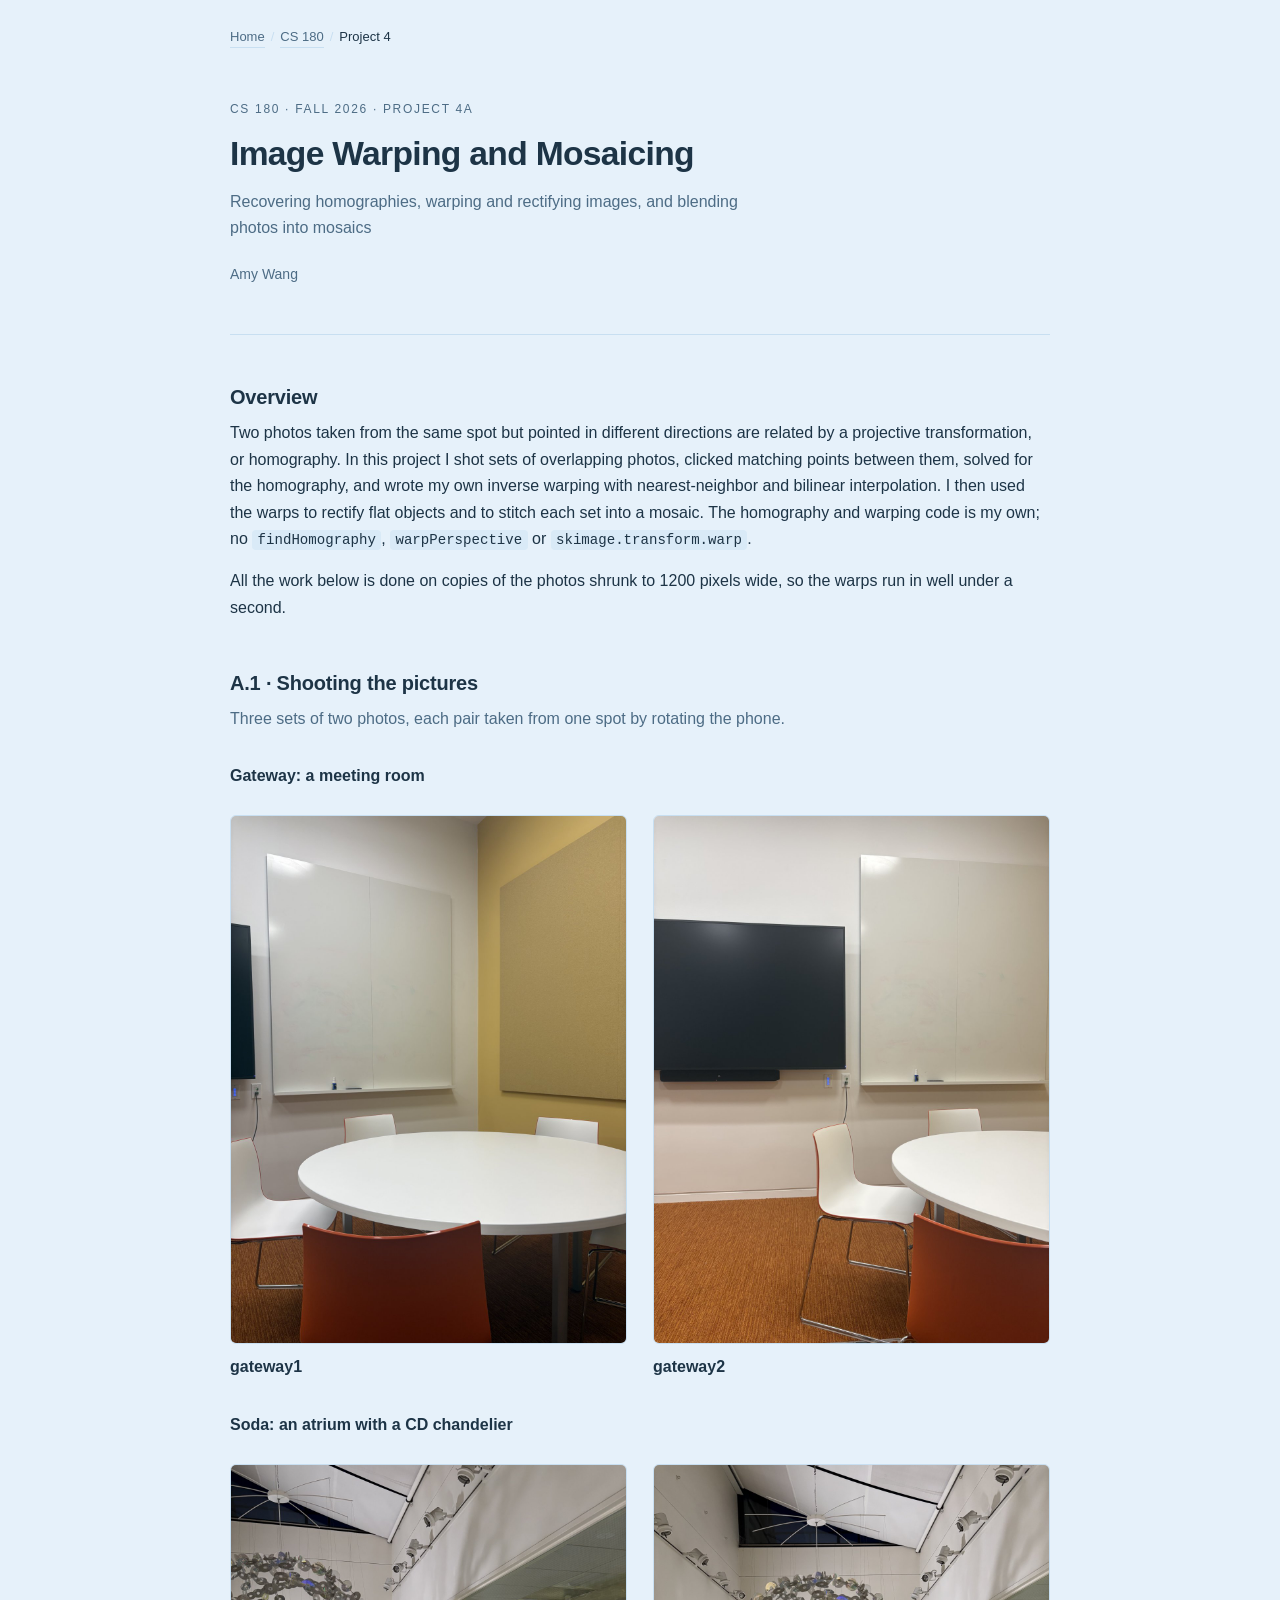
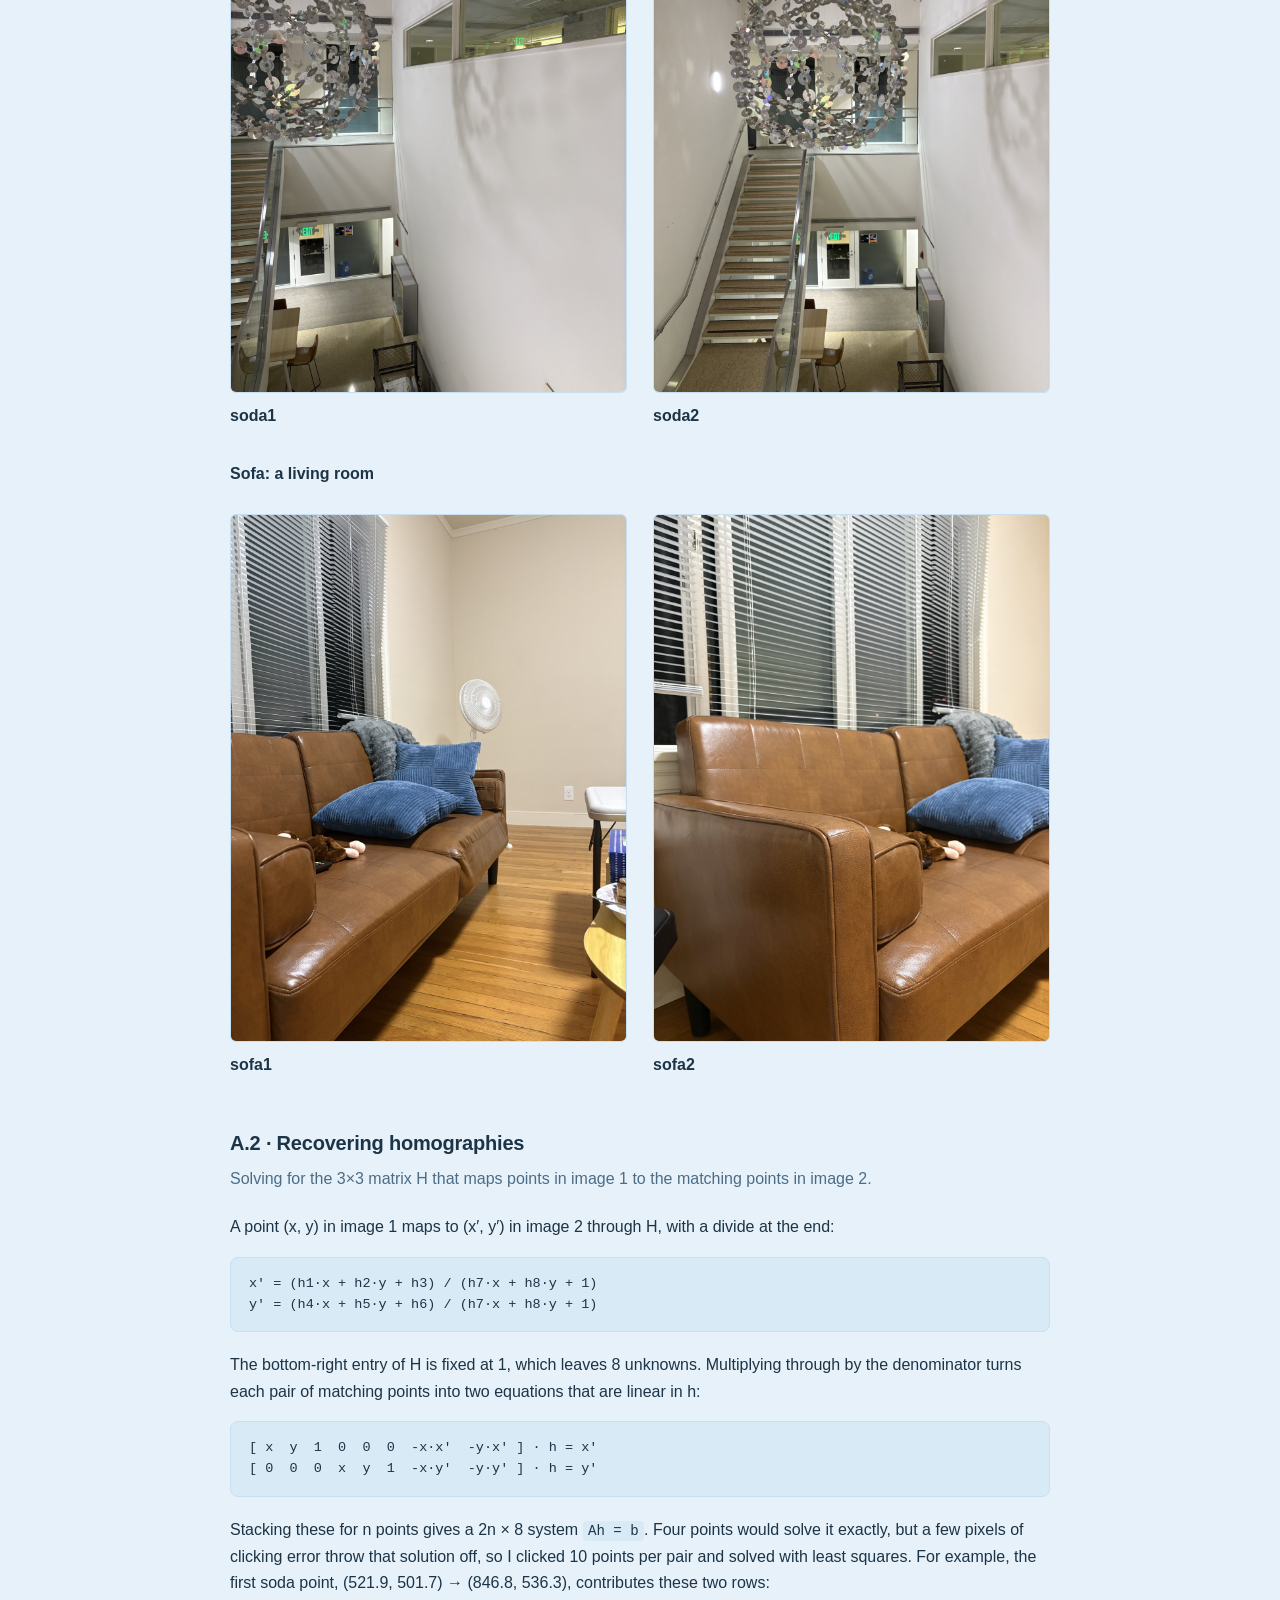
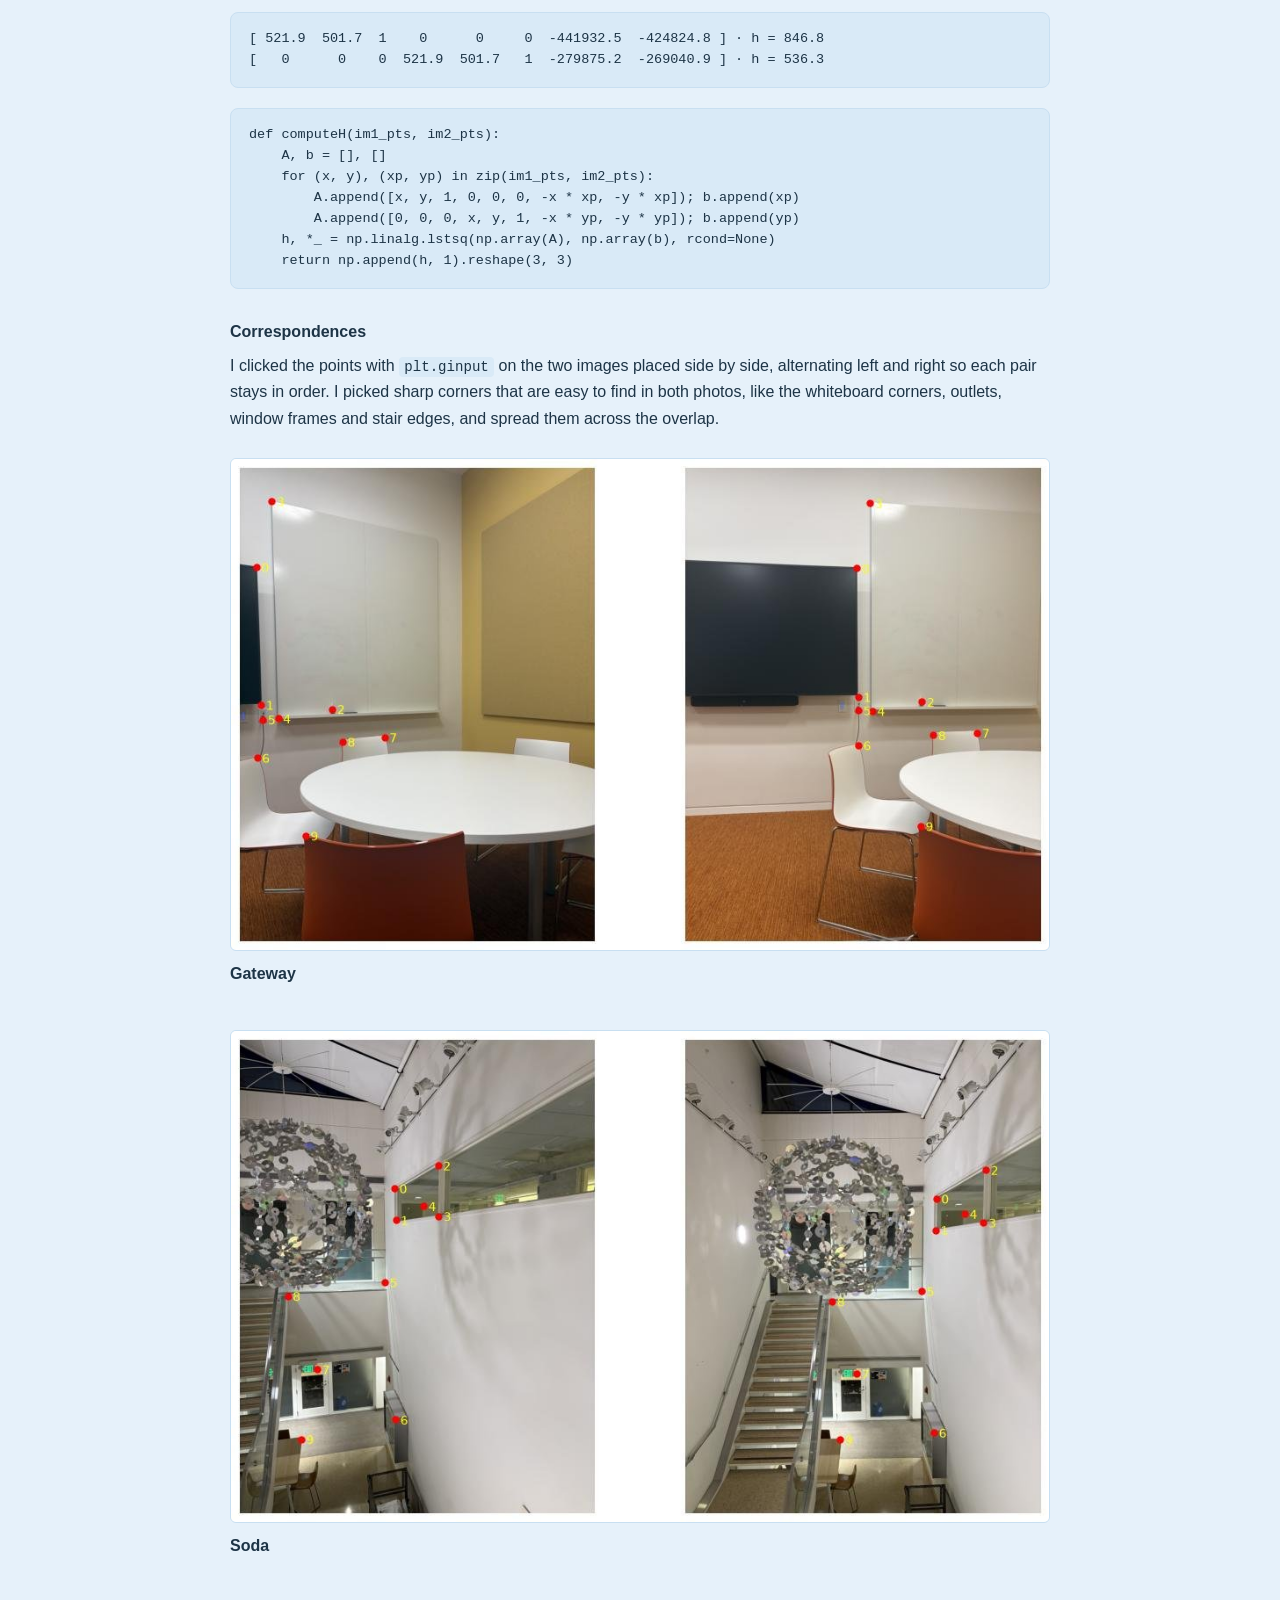
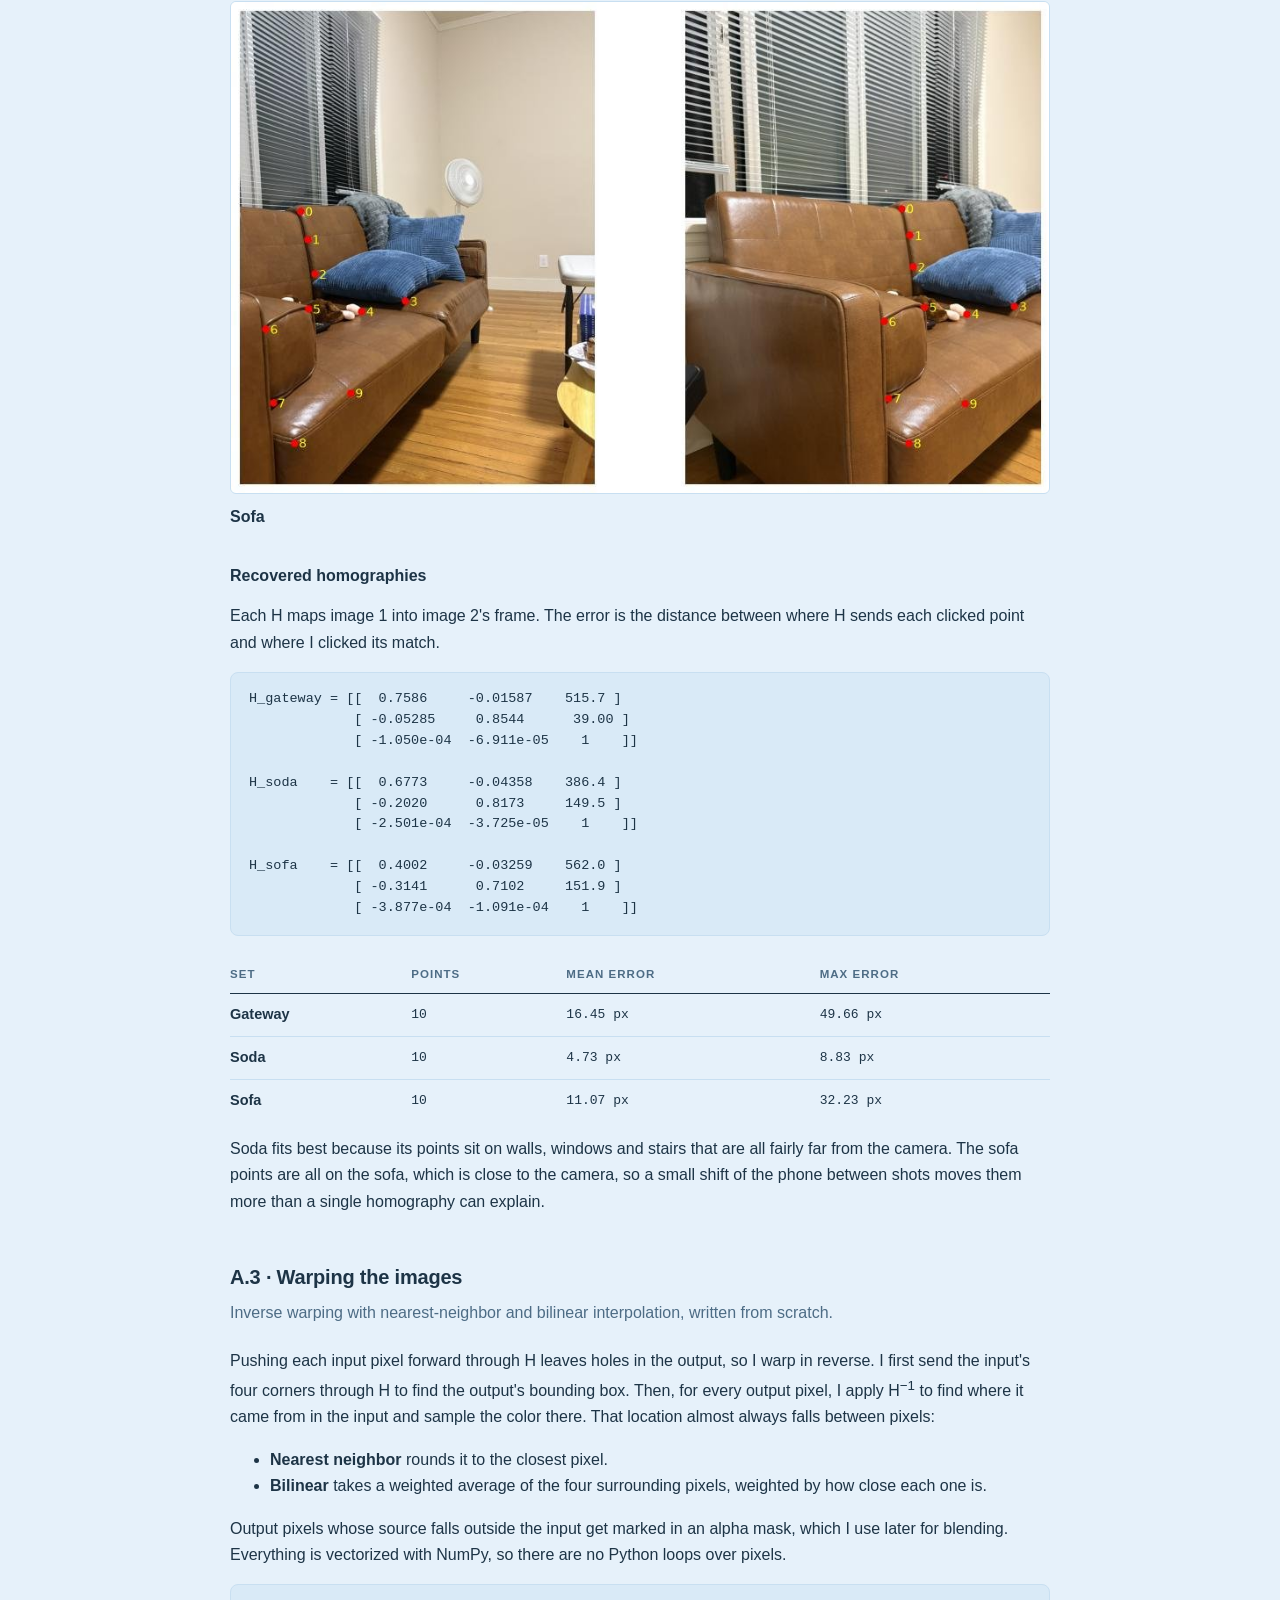
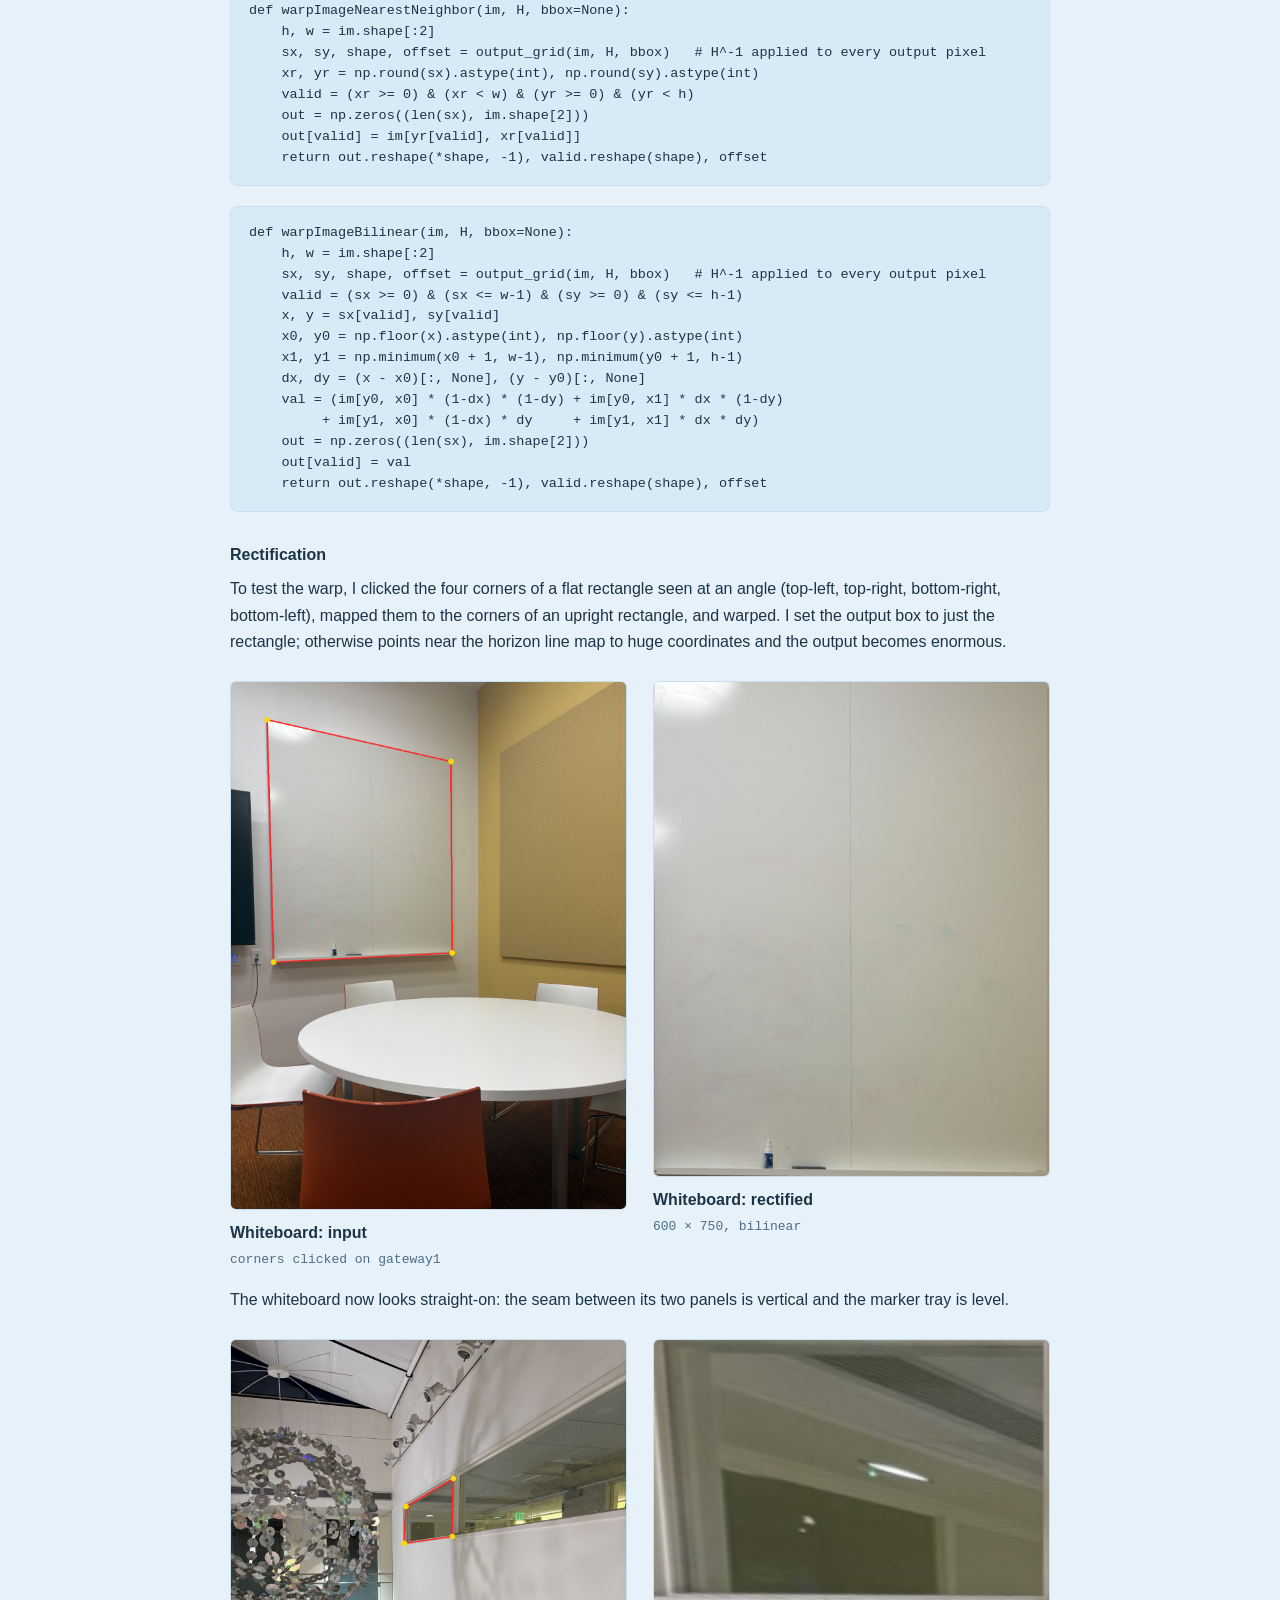
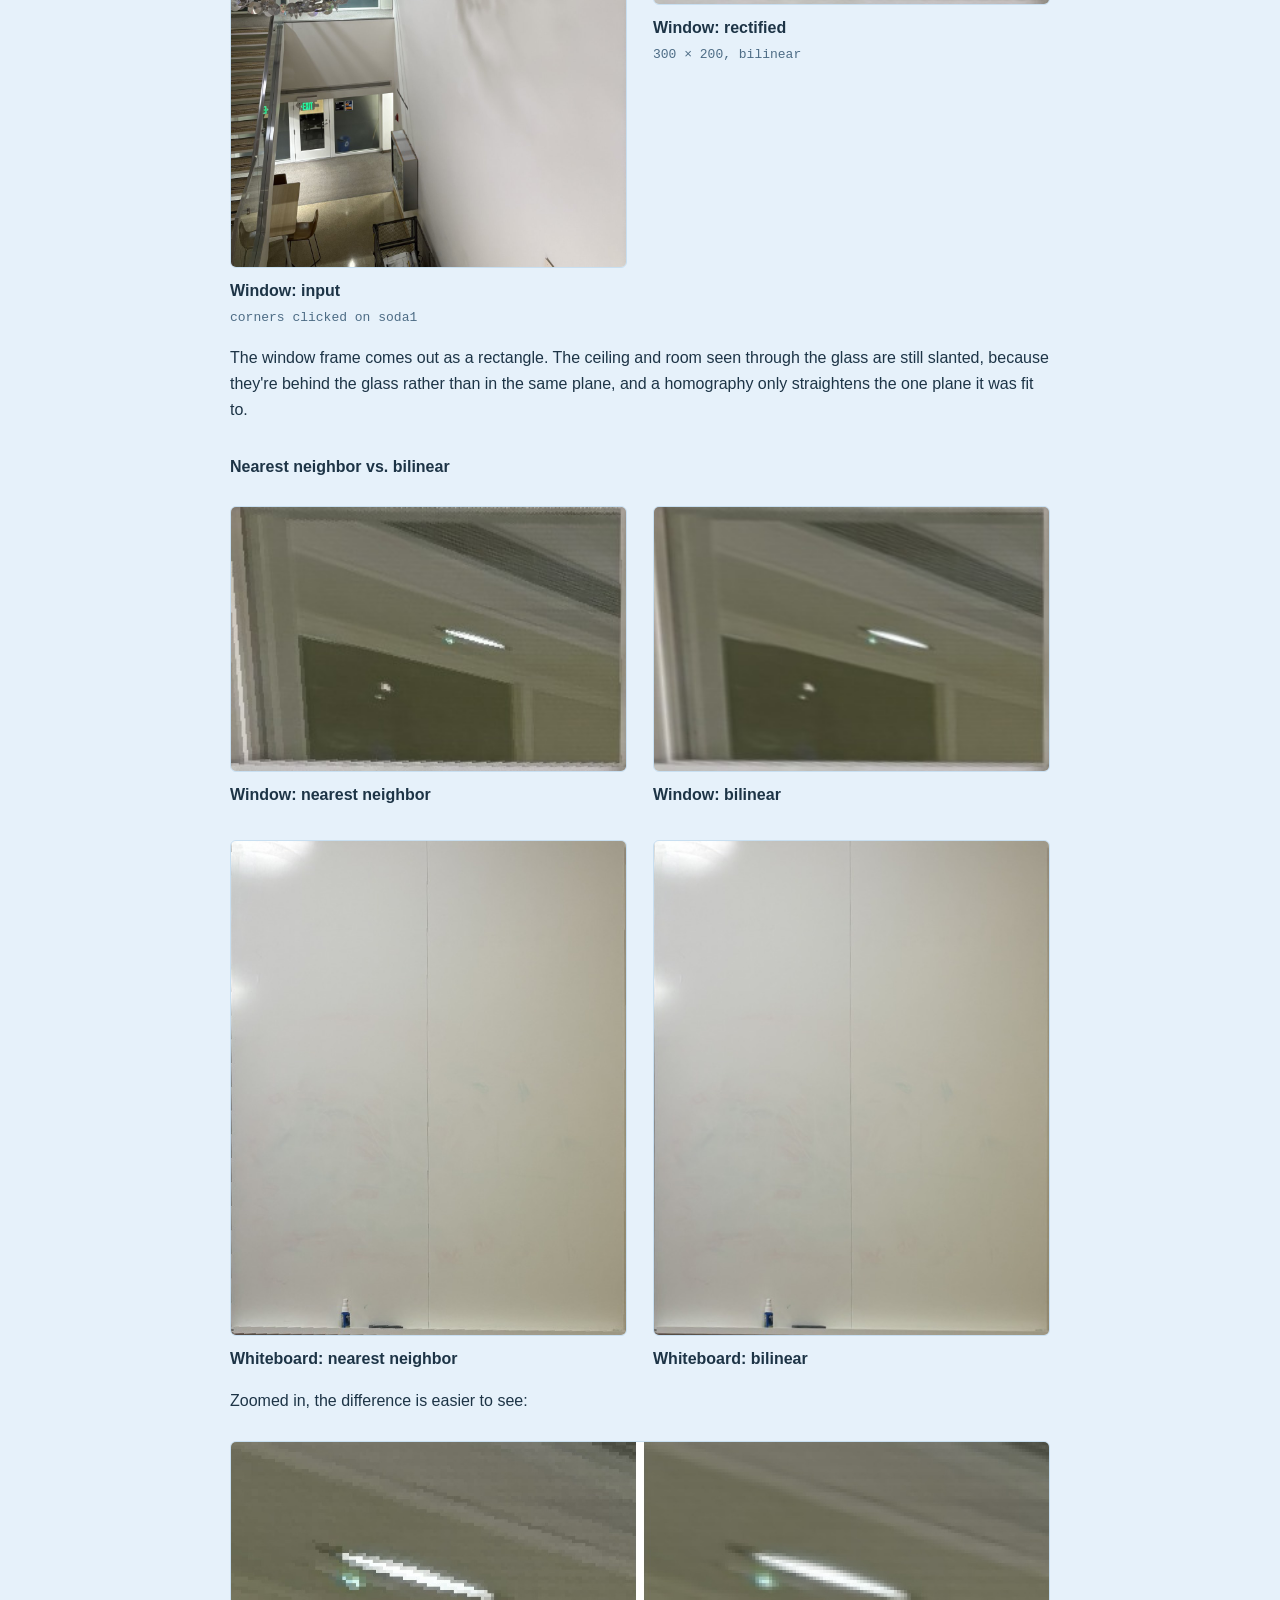
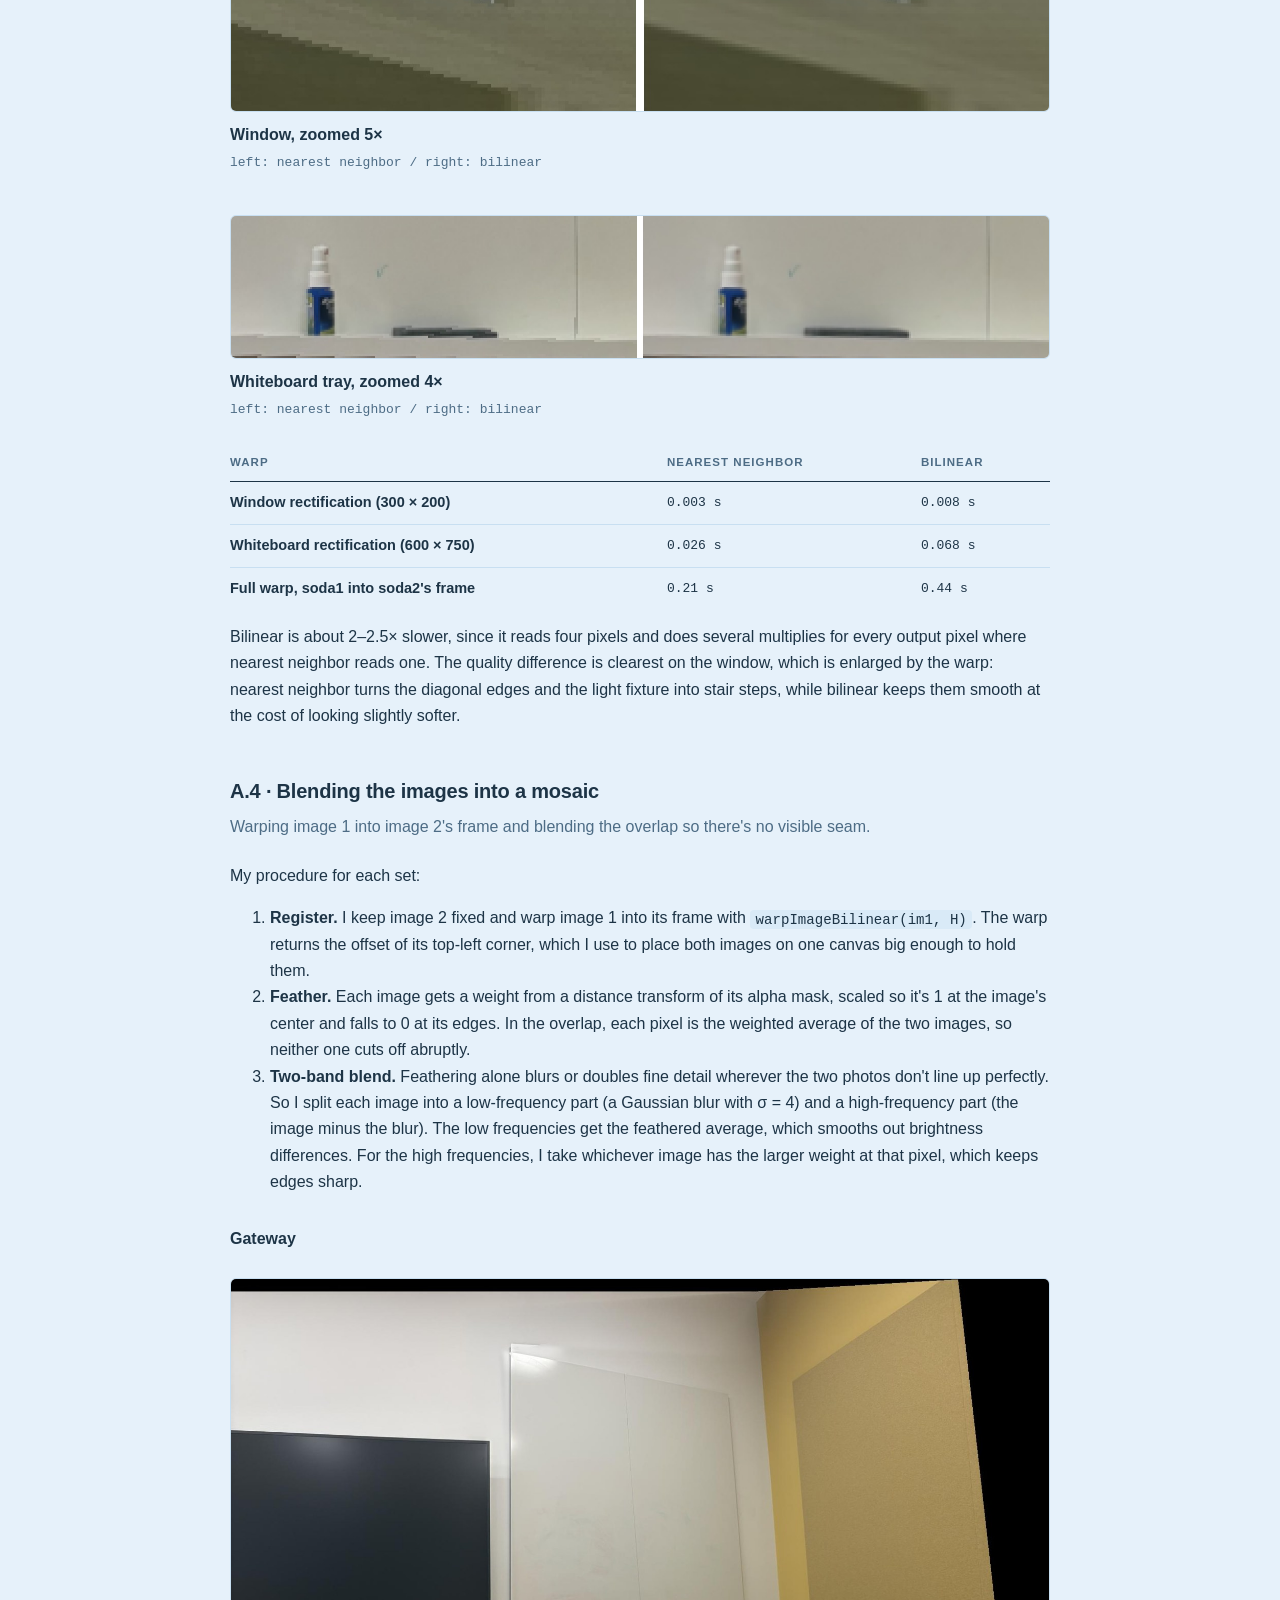
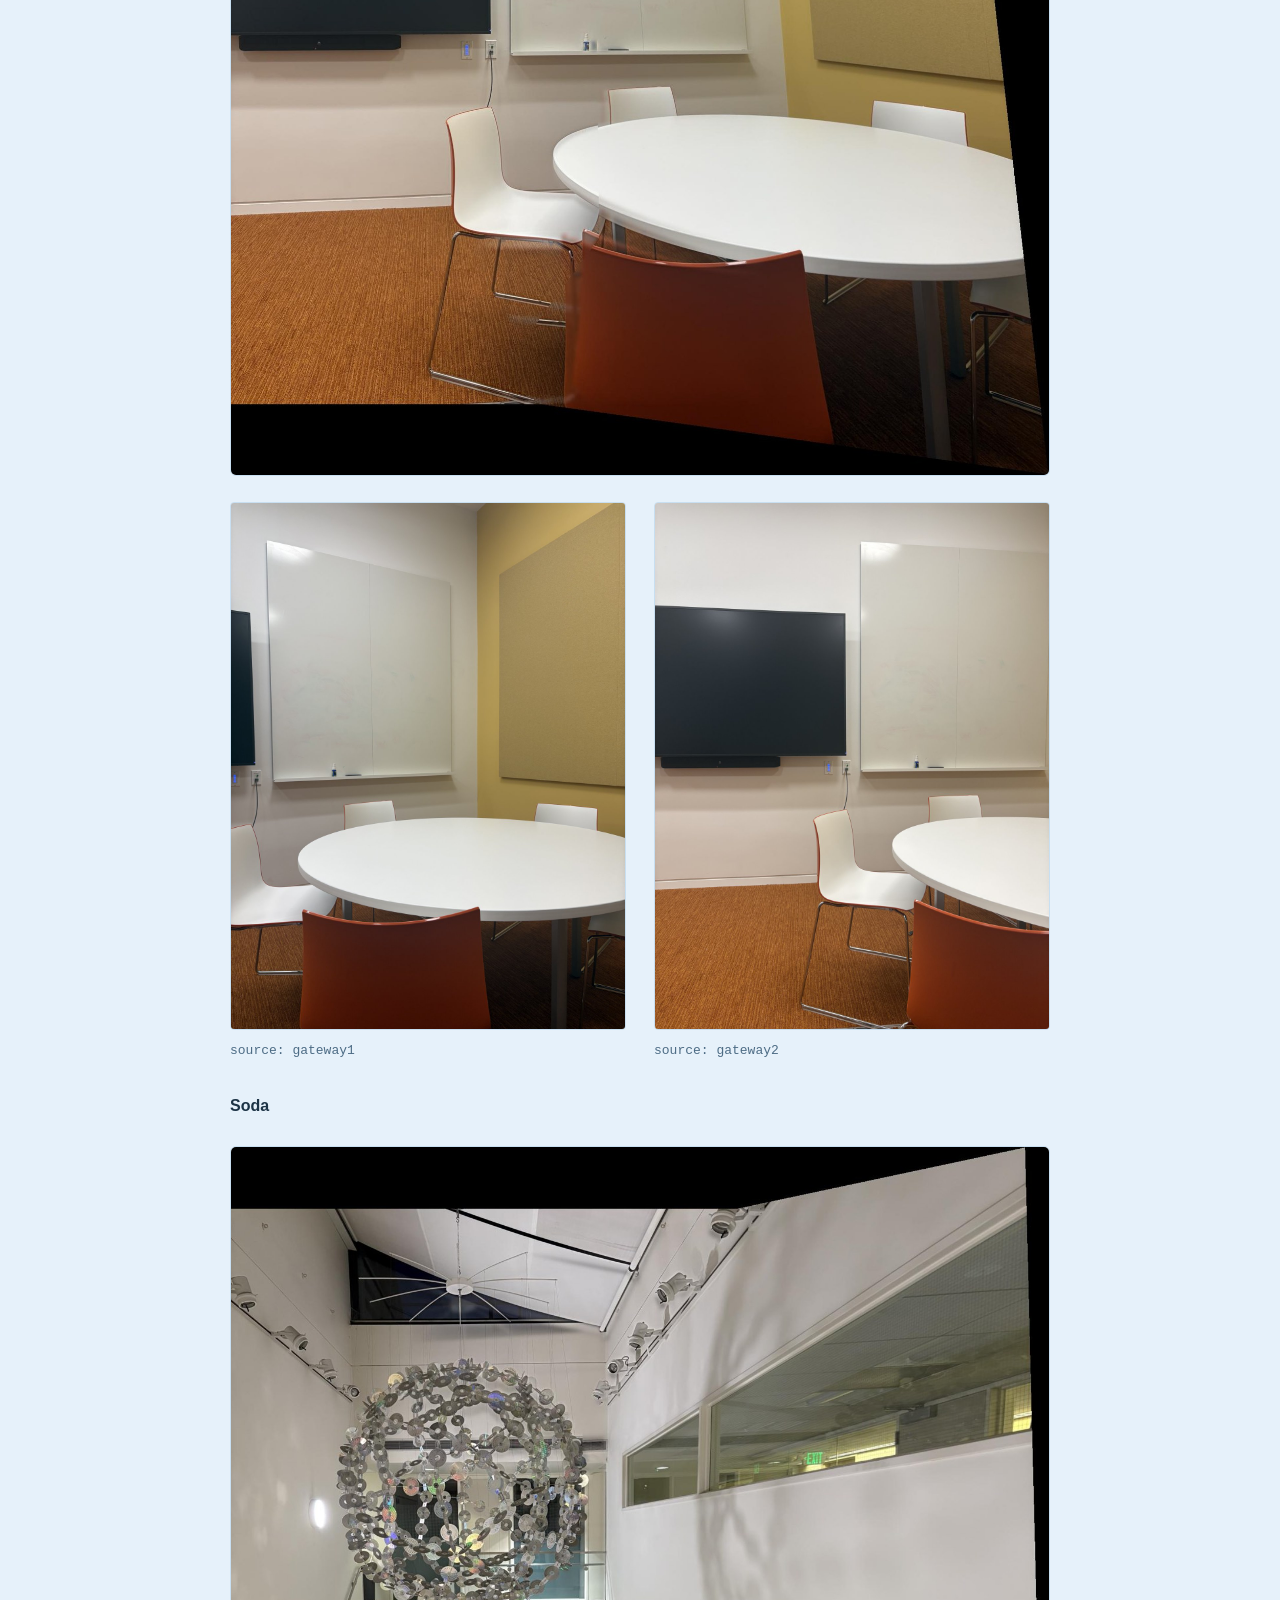
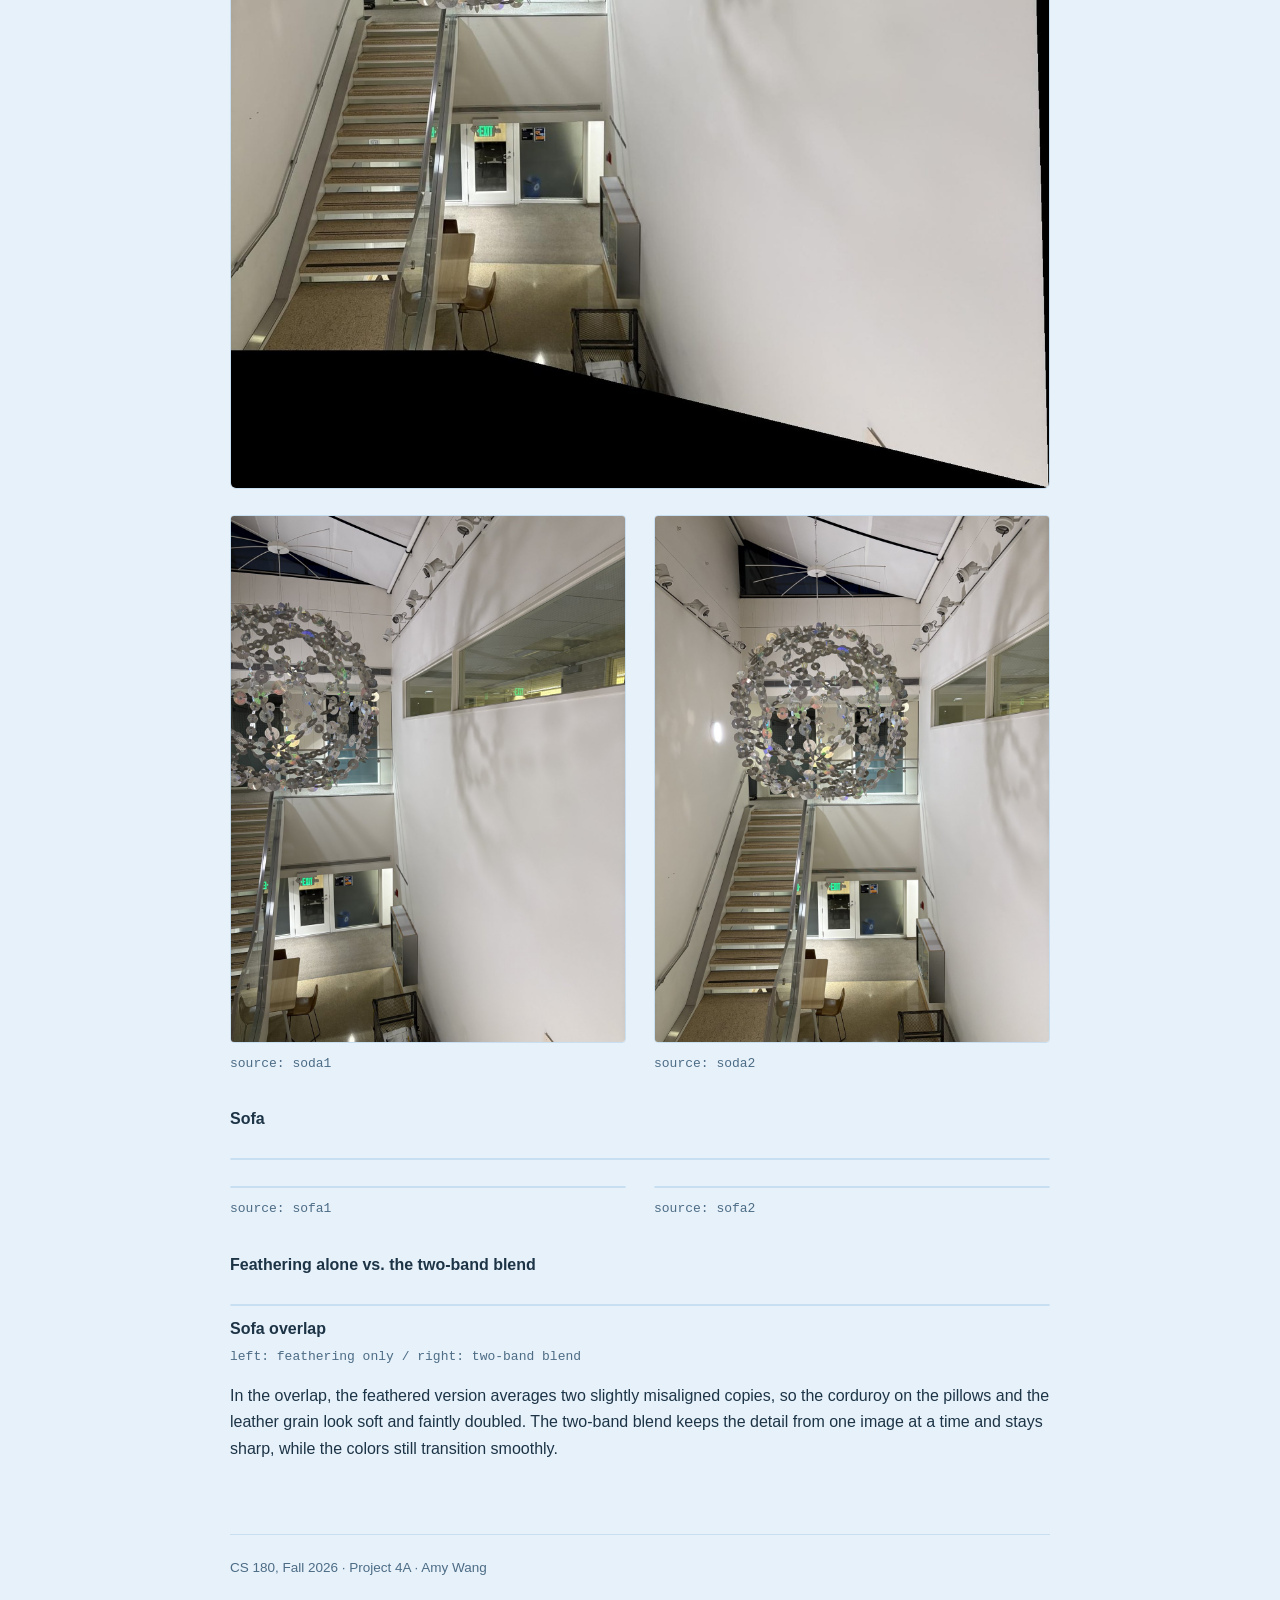
==== 4/index.html @ d54d17f2 "proj4a" ====
<!doctype html>
<html lang="en">
<head>
<meta charset="utf-8">
<meta name="viewport" content="width=device-width, initial-scale=1, viewport-fit=cover">
<title>Project 4 &middot; Image Warping and Mosaicing</title>
<link rel="stylesheet" href="../style.css">
</head>
<body>
<div class="wrap">

<nav class="crumbs">
  <a href="../index.html">Home</a> <span>/</span>
  <a href="../cs180/index.html">CS 180</a> <span>/</span>
  <span class="here">Project 4</span>
</nav>

<header>
  <p class="eyebrow">CS 180 &middot; Fall 2026 &middot; Project 4A</p>
  <h1>Image Warping and Mosaicing</h1>
  <p class="sub">Recovering homographies, warping and rectifying images, and blending photos into mosaics</p>
  <p class="byline">Amy Wang</p>
</header>

<h2 id="overview">Overview</h2>
<p>Two photos taken from the same spot but pointed in different directions are related by a projective transformation, or homography. In this project I shot sets of overlapping photos, clicked matching points between them, solved for the homography, and wrote my own inverse warping with nearest-neighbor and bilinear interpolation. I then used the warps to rectify flat objects and to stitch each set into a mosaic. The homography and warping code is my own; no <code>findHomography</code>, <code>warpPerspective</code> or <code>skimage.transform.warp</code>.</p>
<p>All the work below is done on copies of the photos shrunk to 1200 pixels wide, so the warps run in well under a second.</p>

<!-- ======================= A.1 ======================= -->

<h2 id="a1">A.1 &middot; Shooting the pictures</h2>
<p class="lede">Three sets of two photos, each pair taken from one spot by rotating the phone.</p>

<h3>Gateway: a meeting room</h3>
<div class="gallery two">
<figure class="shot">
  <a href="media/gateway1.jpg"><img src="media/gateway1.jpg" alt="meeting room with a whiteboard, a yellow felt panel and a round table" loading="lazy"></a>
  <figcaption><span class="figname">gateway1</span></figcaption>
</figure>
<figure class="shot">
  <a href="media/gateway2.jpg"><img src="media/gateway2.jpg" alt="same meeting room turned left, showing the TV and whiteboard" loading="lazy"></a>
  <figcaption><span class="figname">gateway2</span></figcaption>
</figure>
</div>

<h3>Soda: an atrium with a CD chandelier</h3>
<div class="gallery two">
<figure class="shot">
  <a href="media/soda1.jpg"><img src="media/soda1.jpg" alt="atrium with a hanging chandelier made of CDs and a long interior window" loading="lazy"></a>
  <figcaption><span class="figname">soda1</span></figcaption>
</figure>
<figure class="shot">
  <a href="media/soda2.jpg"><img src="media/soda2.jpg" alt="same atrium turned left, showing the chandelier and the staircase" loading="lazy"></a>
  <figcaption><span class="figname">soda2</span></figcaption>
</figure>
</div>

<h3>Sofa: a living room</h3>
<div class="gallery two">
<figure class="shot">
  <a href="media/sofa1.jpg"><img src="media/sofa1.jpg" alt="leather sofa with blue pillows, a fan and a side table" loading="lazy"></a>
  <figcaption><span class="figname">sofa1</span></figcaption>
</figure>
<figure class="shot">
  <a href="media/sofa2.jpg"><img src="media/sofa2.jpg" alt="same sofa from the left, with the windows and blinds behind it" loading="lazy"></a>
  <figcaption><span class="figname">sofa2</span></figcaption>
</figure>
</div>

<!-- ======================= A.2 ======================= -->

<h2 id="a2">A.2 &middot; Recovering homographies</h2>
<p class="lede">Solving for the 3&times;3 matrix H that maps points in image 1 to the matching points in image 2.</p>
<p>A point (x, y) in image 1 maps to (x&prime;, y&prime;) in image 2 through H, with a divide at the end:</p>
<pre><code>x' = (h1&middot;x + h2&middot;y + h3) / (h7&middot;x + h8&middot;y + 1)
y' = (h4&middot;x + h5&middot;y + h6) / (h7&middot;x + h8&middot;y + 1)</code></pre>
<p>The bottom-right entry of H is fixed at 1, which leaves 8 unknowns. Multiplying through by the denominator turns each pair of matching points into two equations that are linear in h:</p>
<pre><code>[ x  y  1  0  0  0  -x&middot;x'  -y&middot;x' ] &middot; h = x'
[ 0  0  0  x  y  1  -x&middot;y'  -y&middot;y' ] &middot; h = y'</code></pre>
<p>Stacking these for n points gives a 2n &times; 8 system <code>Ah = b</code>. Four points would solve it exactly, but a few pixels of clicking error throw that solution off, so I clicked 10 points per pair and solved with least squares. For example, the first soda point, (521.9, 501.7) &rarr; (846.8, 536.3), contributes these two rows:</p>
<pre><code>[ 521.9  501.7  1    0      0     0  -441932.5  -424824.8 ] &middot; h = 846.8
[   0      0    0  521.9  501.7   1  -279875.2  -269040.9 ] &middot; h = 536.3</code></pre>
<pre><code>def computeH(im1_pts, im2_pts):
    A, b = [], []
    for (x, y), (xp, yp) in zip(im1_pts, im2_pts):
        A.append([x, y, 1, 0, 0, 0, -x * xp, -y * xp]); b.append(xp)
        A.append([0, 0, 0, x, y, 1, -x * yp, -y * yp]); b.append(yp)
    h, *_ = np.linalg.lstsq(np.array(A), np.array(b), rcond=None)
    return np.append(h, 1).reshape(3, 3)</code></pre>

<h3>Correspondences</h3>
<p>I clicked the points with <code>plt.ginput</code> on the two images placed side by side, alternating left and right so each pair stays in order. I picked sharp corners that are easy to find in both photos, like the whiteboard corners, outlets, window frames and stair edges, and spread them across the overlap.</p>
<div class="gallery">
<figure class="shot">
  <a href="media/gateway_points.jpg"><img src="media/gateway_points.jpg" alt="10 numbered correspondences on the two gateway photos" loading="lazy"></a>
  <figcaption><span class="figname">Gateway</span></figcaption>
</figure>
<figure class="shot">
  <a href="media/soda_points.jpg"><img src="media/soda_points.jpg" alt="10 numbered correspondences on the two soda photos" loading="lazy"></a>
  <figcaption><span class="figname">Soda</span></figcaption>
</figure>
<figure class="shot">
  <a href="media/sofa_points.jpg"><img src="media/sofa_points.jpg" alt="10 numbered correspondences on the two sofa photos" loading="lazy"></a>
  <figcaption><span class="figname">Sofa</span></figcaption>
</figure>
</div>

<h3>Recovered homographies</h3>
<p style="margin-top:14px">Each H maps image 1 into image 2's frame. The error is the distance between where H sends each clicked point and where I clicked its match.</p>
<pre><code>H_gateway = [[  0.7586     -0.01587    515.7 ]
             [ -0.05285     0.8544      39.00 ]
             [ -1.050e-04  -6.911e-05    1    ]]

H_soda    = [[  0.6773     -0.04358    386.4 ]
             [ -0.2020      0.8173     149.5 ]
             [ -2.501e-04  -3.725e-05    1    ]]

H_sofa    = [[  0.4002     -0.03259    562.0 ]
             [ -0.3141      0.7102     151.9 ]
             [ -3.877e-04  -1.091e-04    1    ]]</code></pre>
<div class="tablewrap">
<table>
  <thead><tr><th>Set</th><th>Points</th><th>Mean error</th><th>Max error</th></tr></thead>
  <tbody>
    <tr><td class="nm">Gateway</td><td class="num">10</td><td class="num">16.45 px</td><td class="num">49.66 px</td></tr>
    <tr><td class="nm">Soda</td><td class="num">10</td><td class="num">4.73 px</td><td class="num">8.83 px</td></tr>
    <tr><td class="nm">Sofa</td><td class="num">10</td><td class="num">11.07 px</td><td class="num">32.23 px</td></tr>
  </tbody>
</table>
</div>
<p style="margin-top:14px">Soda fits best because its points sit on walls, windows and stairs that are all fairly far from the camera. The sofa points are all on the sofa, which is close to the camera, so a small shift of the phone between shots moves them more than a single homography can explain.</p>

<!-- ======================= A.3 ======================= -->

<h2 id="a3">A.3 &middot; Warping the images</h2>
<p class="lede">Inverse warping with nearest-neighbor and bilinear interpolation, written from scratch.</p>
<p>Pushing each input pixel forward through H leaves holes in the output, so I warp in reverse. I first send the input's four corners through H to find the output's bounding box. Then, for every output pixel, I apply H<sup>&minus;1</sup> to find where it came from in the input and sample the color there. That location almost always falls between pixels:</p>
<ul>
  <li><strong>Nearest neighbor</strong> rounds it to the closest pixel.</li>
  <li><strong>Bilinear</strong> takes a weighted average of the four surrounding pixels, weighted by how close each one is.</li>
</ul>
<p>Output pixels whose source falls outside the input get marked in an alpha mask, which I use later for blending. Everything is vectorized with NumPy, so there are no Python loops over pixels.</p>
<pre><code>def warpImageNearestNeighbor(im, H, bbox=None):
    h, w = im.shape[:2]
    sx, sy, shape, offset = output_grid(im, H, bbox)   # H^-1 applied to every output pixel
    xr, yr = np.round(sx).astype(int), np.round(sy).astype(int)
    valid = (xr >= 0) &amp; (xr &lt; w) &amp; (yr >= 0) &amp; (yr &lt; h)
    out = np.zeros((len(sx), im.shape[2]))
    out[valid] = im[yr[valid], xr[valid]]
    return out.reshape(*shape, -1), valid.reshape(shape), offset</code></pre>
<pre><code>def warpImageBilinear(im, H, bbox=None):
    h, w = im.shape[:2]
    sx, sy, shape, offset = output_grid(im, H, bbox)   # H^-1 applied to every output pixel
    valid = (sx >= 0) &amp; (sx &lt;= w-1) &amp; (sy >= 0) &amp; (sy &lt;= h-1)
    x, y = sx[valid], sy[valid]
    x0, y0 = np.floor(x).astype(int), np.floor(y).astype(int)
    x1, y1 = np.minimum(x0 + 1, w-1), np.minimum(y0 + 1, h-1)
    dx, dy = (x - x0)[:, None], (y - y0)[:, None]
    val = (im[y0, x0] * (1-dx) * (1-dy) + im[y0, x1] * dx * (1-dy)
         + im[y1, x0] * (1-dx) * dy     + im[y1, x1] * dx * dy)
    out = np.zeros((len(sx), im.shape[2]))
    out[valid] = val
    return out.reshape(*shape, -1), valid.reshape(shape), offset</code></pre>

<h3>Rectification</h3>
<p>To test the warp, I clicked the four corners of a flat rectangle seen at an angle (top-left, top-right, bottom-right, bottom-left), mapped them to the corners of an upright rectangle, and warped. I set the output box to just the rectangle; otherwise points near the horizon line map to huge coordinates and the output becomes enormous.</p>

<div class="gallery two">
<figure class="shot">
  <a href="media/whiteboard_input.jpg"><img src="media/whiteboard_input.jpg" alt="gateway1 with the whiteboard corners outlined in red" loading="lazy"></a>
  <figcaption><span class="figname">Whiteboard: input</span><span class="offs">corners clicked on gateway1</span></figcaption>
</figure>
<figure class="shot">
  <a href="media/whiteboard_bilinear.jpg"><img src="media/whiteboard_bilinear.jpg" alt="rectified whiteboard, now seen straight on" loading="lazy"></a>
  <figcaption><span class="figname">Whiteboard: rectified</span><span class="offs">600 &times; 750, bilinear</span></figcaption>
</figure>
</div>
<p style="margin-top:14px">The whiteboard now looks straight-on: the seam between its two panels is vertical and the marker tray is level.</p>

<div class="gallery two">
<figure class="shot">
  <a href="media/window_input.jpg"><img src="media/window_input.jpg" alt="soda1 with an interior window pane outlined in red" loading="lazy"></a>
  <figcaption><span class="figname">Window: input</span><span class="offs">corners clicked on soda1</span></figcaption>
</figure>
<figure class="shot">
  <a href="media/window_bilinear.jpg"><img src="media/window_bilinear.jpg" alt="rectified window pane" loading="lazy"></a>
  <figcaption><span class="figname">Window: rectified</span><span class="offs">300 &times; 200, bilinear</span></figcaption>
</figure>
</div>
<p style="margin-top:14px">The window frame comes out as a rectangle. The ceiling and room seen through the glass are still slanted, because they're behind the glass rather than in the same plane, and a homography only straightens the one plane it was fit to.</p>

<h3>Nearest neighbor vs. bilinear</h3>
<div class="gallery two">
<figure class="shot">
  <a href="media/window_nn.jpg"><img src="media/window_nn.jpg" alt="rectified window with nearest-neighbor interpolation" loading="lazy"></a>
  <figcaption><span class="figname">Window: nearest neighbor</span></figcaption>
</figure>
<figure class="shot">
  <a href="media/window_bilinear.jpg"><img src="media/window_bilinear.jpg" alt="rectified window with bilinear interpolation" loading="lazy"></a>
  <figcaption><span class="figname">Window: bilinear</span></figcaption>
</figure>
<figure class="shot">
  <a href="media/whiteboard_nn.jpg"><img src="media/whiteboard_nn.jpg" alt="rectified whiteboard with nearest-neighbor interpolation" loading="lazy"></a>
  <figcaption><span class="figname">Whiteboard: nearest neighbor</span></figcaption>
</figure>
<figure class="shot">
  <a href="media/whiteboard_bilinear.jpg"><img src="media/whiteboard_bilinear.jpg" alt="rectified whiteboard with bilinear interpolation" loading="lazy"></a>
  <figcaption><span class="figname">Whiteboard: bilinear</span></figcaption>
</figure>
</div>
<p style="margin-top:14px">Zoomed in, the difference is easier to see:</p>
<div class="gallery">
<figure class="shot">
  <a href="media/window_zoom.jpg"><img src="media/window_zoom.jpg" alt="zoomed crop of the rectified window: nearest neighbor on the left is jagged, bilinear on the right is smooth" loading="lazy"></a>
  <figcaption><span class="figname">Window, zoomed 5&times;</span><span class="offs">left: nearest neighbor / right: bilinear</span></figcaption>
</figure>
<figure class="shot">
  <a href="media/whiteboard_zoom.jpg"><img src="media/whiteboard_zoom.jpg" alt="zoomed crop of the whiteboard tray: nearest neighbor on the left, bilinear on the right" loading="lazy"></a>
  <figcaption><span class="figname">Whiteboard tray, zoomed 4&times;</span><span class="offs">left: nearest neighbor / right: bilinear</span></figcaption>
</figure>
</div>
<div class="tablewrap" style="margin-top:22px">
<table>
  <thead><tr><th>Warp</th><th>Nearest neighbor</th><th>Bilinear</th></tr></thead>
  <tbody>
    <tr><td class="nm">Window rectification (300 &times; 200)</td><td class="num">0.003 s</td><td class="num">0.008 s</td></tr>
    <tr><td class="nm">Whiteboard rectification (600 &times; 750)</td><td class="num">0.026 s</td><td class="num">0.068 s</td></tr>
    <tr><td class="nm">Full warp, soda1 into soda2's frame</td><td class="num">0.21 s</td><td class="num">0.44 s</td></tr>
  </tbody>
</table>
</div>
<p style="margin-top:14px">Bilinear is about 2&ndash;2.5&times; slower, since it reads four pixels and does several multiplies for every output pixel where nearest neighbor reads one. The quality difference is clearest on the window, which is enlarged by the warp: nearest neighbor turns the diagonal edges and the light fixture into stair steps, while bilinear keeps them smooth at the cost of looking slightly softer.</p>

<!-- ======================= A.4 ======================= -->

<h2 id="a4">A.4 &middot; Blending the images into a mosaic</h2>
<p class="lede">Warping image 1 into image 2's frame and blending the overlap so there's no visible seam.</p>
<p>My procedure for each set:</p>
<ol>
  <li><strong>Register.</strong> I keep image 2 fixed and warp image 1 into its frame with <code>warpImageBilinear(im1, H)</code>. The warp returns the offset of its top-left corner, which I use to place both images on one canvas big enough to hold them.</li>
  <li><strong>Feather.</strong> Each image gets a weight from a distance transform of its alpha mask, scaled so it's 1 at the image's center and falls to 0 at its edges. In the overlap, each pixel is the weighted average of the two images, so neither one cuts off abruptly.</li>
  <li><strong>Two-band blend.</strong> Feathering alone blurs or doubles fine detail wherever the two photos don't line up perfectly. So I split each image into a low-frequency part (a Gaussian blur with &sigma; = 4) and a high-frequency part (the image minus the blur). The low frequencies get the feathered average, which smooths out brightness differences. For the high frequencies, I take whichever image has the larger weight at that pixel, which keeps edges sharp.</li>
</ol>

<h3>Gateway</h3>
<div class="gallery">
<figure class="shot">
  <a href="media/gateway_mosaic.jpg"><img src="media/gateway_mosaic.jpg" alt="gateway mosaic showing the TV, whiteboard, yellow wall and round table" loading="lazy"></a>
</figure>
</div>
<div class="pair">
<figure class="shot">
  <a href="media/gateway1.jpg"><img src="media/gateway1.jpg" alt="gateway1 source photo" loading="lazy"></a>
  <figcaption><span class="offs">source: gateway1</span></figcaption>
</figure>
<figure class="shot">
  <a href="media/gateway2.jpg"><img src="media/gateway2.jpg" alt="gateway2 source photo" loading="lazy"></a>
  <figcaption><span class="offs">source: gateway2</span></figcaption>
</figure>
</div>

<h3>Soda</h3>
<div class="gallery">
<figure class="shot">
  <a href="media/soda_mosaic.jpg"><img src="media/soda_mosaic.jpg" alt="soda mosaic showing the CD chandelier, staircase and interior window" loading="lazy"></a>
</figure>
</div>
<div class="pair">
<figure class="shot">
  <a href="media/soda1.jpg"><img src="media/soda1.jpg" alt="soda1 source photo" loading="lazy"></a>
  <figcaption><span class="offs">source: soda1</span></figcaption>
</figure>
<figure class="shot">
  <a href="media/soda2.jpg"><img src="media/soda2.jpg" alt="soda2 source photo" loading="lazy"></a>
  <figcaption><span class="offs">source: soda2</span></figcaption>
</figure>
</div>

<h3>Sofa</h3>
<div class="gallery">
<figure class="shot">
  <a href="media/sofa_mosaic.jpg"><img src="media/sofa_mosaic.jpg" alt="sofa mosaic showing the leather sofa, windows, fan and side table" loading="lazy"></a>
</figure>
</div>
<div class="pair">
<figure class="shot">
  <a href="media/sofa1.jpg"><img src="media/sofa1.jpg" alt="sofa1 source photo" loading="lazy"></a>
  <figcaption><span class="offs">source: sofa1</span></figcaption>
</figure>
<figure class="shot">
  <a href="media/sofa2.jpg"><img src="media/sofa2.jpg" alt="sofa2 source photo" loading="lazy"></a>
  <figcaption><span class="offs">source: sofa2</span></figcaption>
</figure>
</div>

<h3>Feathering alone vs. the two-band blend</h3>
<div class="gallery">
<figure class="shot">
  <a href="media/sofa_seam_compare.jpg"><img src="media/sofa_seam_compare.jpg" alt="crop of the sofa overlap: feathered blend on the left, two-band blend on the right" loading="lazy"></a>
  <figcaption><span class="figname">Sofa overlap</span><span class="offs">left: feathering only / right: two-band blend</span></figcaption>
</figure>
</div>
<p style="margin-top:14px">In the overlap, the feathered version averages two slightly misaligned copies, so the corduroy on the pillows and the leather grain look soft and faintly doubled. The two-band blend keeps the detail from one image at a time and stays sharp, while the colors still transition smoothly.</p>

<footer>
  <p>CS 180, Fall 2026 &middot; Project 4A &middot; Amy Wang</p>
</footer>

</div>
</body>
</html>
---- style.css ----
/* amywanglw.github.io — shared styles */

  :root {
    color-scheme: light dark;
    --bg: #e6f1fa;
    --panel: #ffffff;
    --ink: #1d3446;
    --muted: #4d6c85;
    --line: #c8dff1;
    --accent: #2a6a93;
    --code-bg: #d9eaf7;
    --warn: #a3551f;
  }
  @media (prefers-color-scheme: dark) {
    :root {
      --bg: #101d29;
      --panel: #1a2836;
      --ink: #dfeaf4;
      --muted: #91acc2;
      --line: #2a3d4e;
      --accent: #8cc6ea;
      --code-bg: #1e2e3d;
      --warn: #e3a077;
    }
  }
  * { box-sizing: border-box; }
  body {
    margin: 0;
    background: var(--bg);
    color: var(--ink);
    font: 16px/1.65 -apple-system, BlinkMacSystemFont, "Segoe UI", Helvetica, Arial, sans-serif;
    -webkit-font-smoothing: antialiased;
  }
  .wrap { max-width: 860px; margin: 0 auto; padding: 0 20px 90px; }

  header { padding: 52px 0 32px; border-bottom: 1px solid var(--line); margin-bottom: 36px; }
  .eyebrow {
    font-size: 12px; letter-spacing: .14em; text-transform: uppercase;
    color: var(--muted); margin: 0 0 14px;
  }
  h1 { font-size: 2.1rem; line-height: 1.2; margin: 0 0 14px; letter-spacing: -.02em; font-weight: 650; }
  .sub { color: var(--muted); margin: 0; max-width: 60ch; }
  .byline { margin-top: 22px; font-size: 14px; color: var(--muted); }

  h2 {
    font-size: 1.25rem; margin: 46px 0 6px; letter-spacing: -.01em; font-weight: 640;
    scroll-margin-top: 20px;
  }
  h2 + .lede { color: var(--muted); margin: 0 0 22px; }
  h3 { font-size: 1rem; margin: 30px 0 8px; font-weight: 640; }
  p { margin: 0 0 16px; }
  a { color: var(--accent); }

  code {
    font-family: ui-monospace, SFMono-Regular, Menlo, Consolas, monospace;
    font-size: .88em; background: var(--code-bg); padding: .12em .38em; border-radius: 4px;
  }
  pre {
    background: var(--code-bg); border: 1px solid var(--line); border-radius: 8px;
    padding: 16px 18px; overflow-x: auto; font-size: 13.5px; line-height: 1.55;
    margin: 0 0 20px;
  }
  pre code { background: none; padding: 0; font-size: inherit; }

  .note {
    border-left: 3px solid var(--accent); background: var(--panel);
    padding: 14px 18px; border-radius: 0 8px 8px 0; margin: 0 0 20px;
  }
  .note p:last-child { margin-bottom: 0; }
  .warn { color: var(--warn); font-weight: 700; }

  .tablewrap { overflow-x: auto; margin: 0 0 14px; }
  table { border-collapse: collapse; width: 100%; font-size: 14.5px; min-width: 560px; }
  th, td { text-align: left; padding: 9px 14px 9px 0; border-bottom: 1px solid var(--line); }
  thead th {
    font-size: 11.5px; letter-spacing: .09em; text-transform: uppercase;
    color: var(--muted); font-weight: 600; border-bottom-color: var(--ink);
  }
  tbody tr:last-child td { border-bottom: none; }
  td.nm { font-weight: 600; white-space: nowrap; }
  td.src, td.num { font-family: ui-monospace, SFMono-Regular, Menlo, Consolas, monospace; font-size: 13px; }
  td.src { color: var(--muted); }
  td.dim { color: var(--muted); }
  .caption { font-size: 13.5px; color: var(--muted); margin: 0 0 8px; }

  .gallery { display: grid; gap: 40px; margin-top: 26px; }
  .gallery.two {
    grid-template-columns: repeat(auto-fit, minmax(290px, 1fr));
    gap: 30px 26px;
  }
  .pair {
    display: grid; gap: 28px; margin-top: 26px;
    grid-template-columns: repeat(auto-fit, minmax(240px, 1fr));
  }
  .pair .shot img { border-radius: 4px; }
  .shot { margin: 0; }
  .shot img {
    width: 100%; height: auto; display: block; border-radius: 6px;
    border: 1px solid var(--line); background: var(--panel);
  }
  figcaption {
    display: flex; flex-direction: column; align-items: flex-start; gap: 3px;
    margin-top: 10px; padding-bottom: 2px;
  }
  .figname { font-weight: 640; }
  .offs {
    font-family: ui-monospace, SFMono-Regular, Menlo, Consolas, monospace;
    font-size: 13px; color: var(--muted);
  }
  .fignote { font-size: 13.5px; color: var(--warn); margin: 4px 0 0; }

  footer {
    margin-top: 72px; padding-top: 22px; border-top: 1px solid var(--line);
    font-size: 13.5px; color: var(--muted);
  }

  /* ---------- shared site chrome ---------- */
  .crumbs {
    font-size: 13px; color: var(--muted); padding-top: 26px;
    display: flex; flex-wrap: wrap; gap: 6px; align-items: baseline;
  }
  .crumbs a { color: var(--muted); text-decoration: none; border-bottom: 1px solid var(--line); }
  .crumbs a:hover { color: var(--accent); border-bottom-color: var(--accent); }
  .crumbs span { color: var(--line); }
  .crumbs .here { color: var(--ink); }

  .cards { display: grid; gap: 16px; margin-top: 26px; }
  .card {
    display: block; text-decoration: none; color: inherit;
    background: var(--panel); border: 1px solid var(--line); border-radius: 10px;
    padding: 20px 22px; transition: border-color .15s ease, transform .15s ease;
  }
  a.card:hover { border-color: var(--accent); transform: translateY(-1px); }
  .card-top {
    display: flex; flex-wrap: wrap; gap: 6px 12px; align-items: baseline;
    margin-bottom: 6px;
  }
  .card-num {
    font-size: 11.5px; letter-spacing: .1em; text-transform: uppercase;
    color: var(--muted); font-weight: 600;
  }
  .card-title { font-size: 1.05rem; font-weight: 640; letter-spacing: -.01em; }
  .card p { margin: 0; color: var(--muted); font-size: 14.5px; line-height: 1.55; }
  .card-meta {
    margin-top: 12px; font-size: 12.5px; color: var(--muted);
    font-family: ui-monospace, SFMono-Regular, Menlo, Consolas, monospace;
  }
  .card.soon { opacity: .6; }
  .card.soon .card-title { font-weight: 600; }

  .home-sub { color: var(--muted); max-width: 58ch; margin: 0 0 4px; }
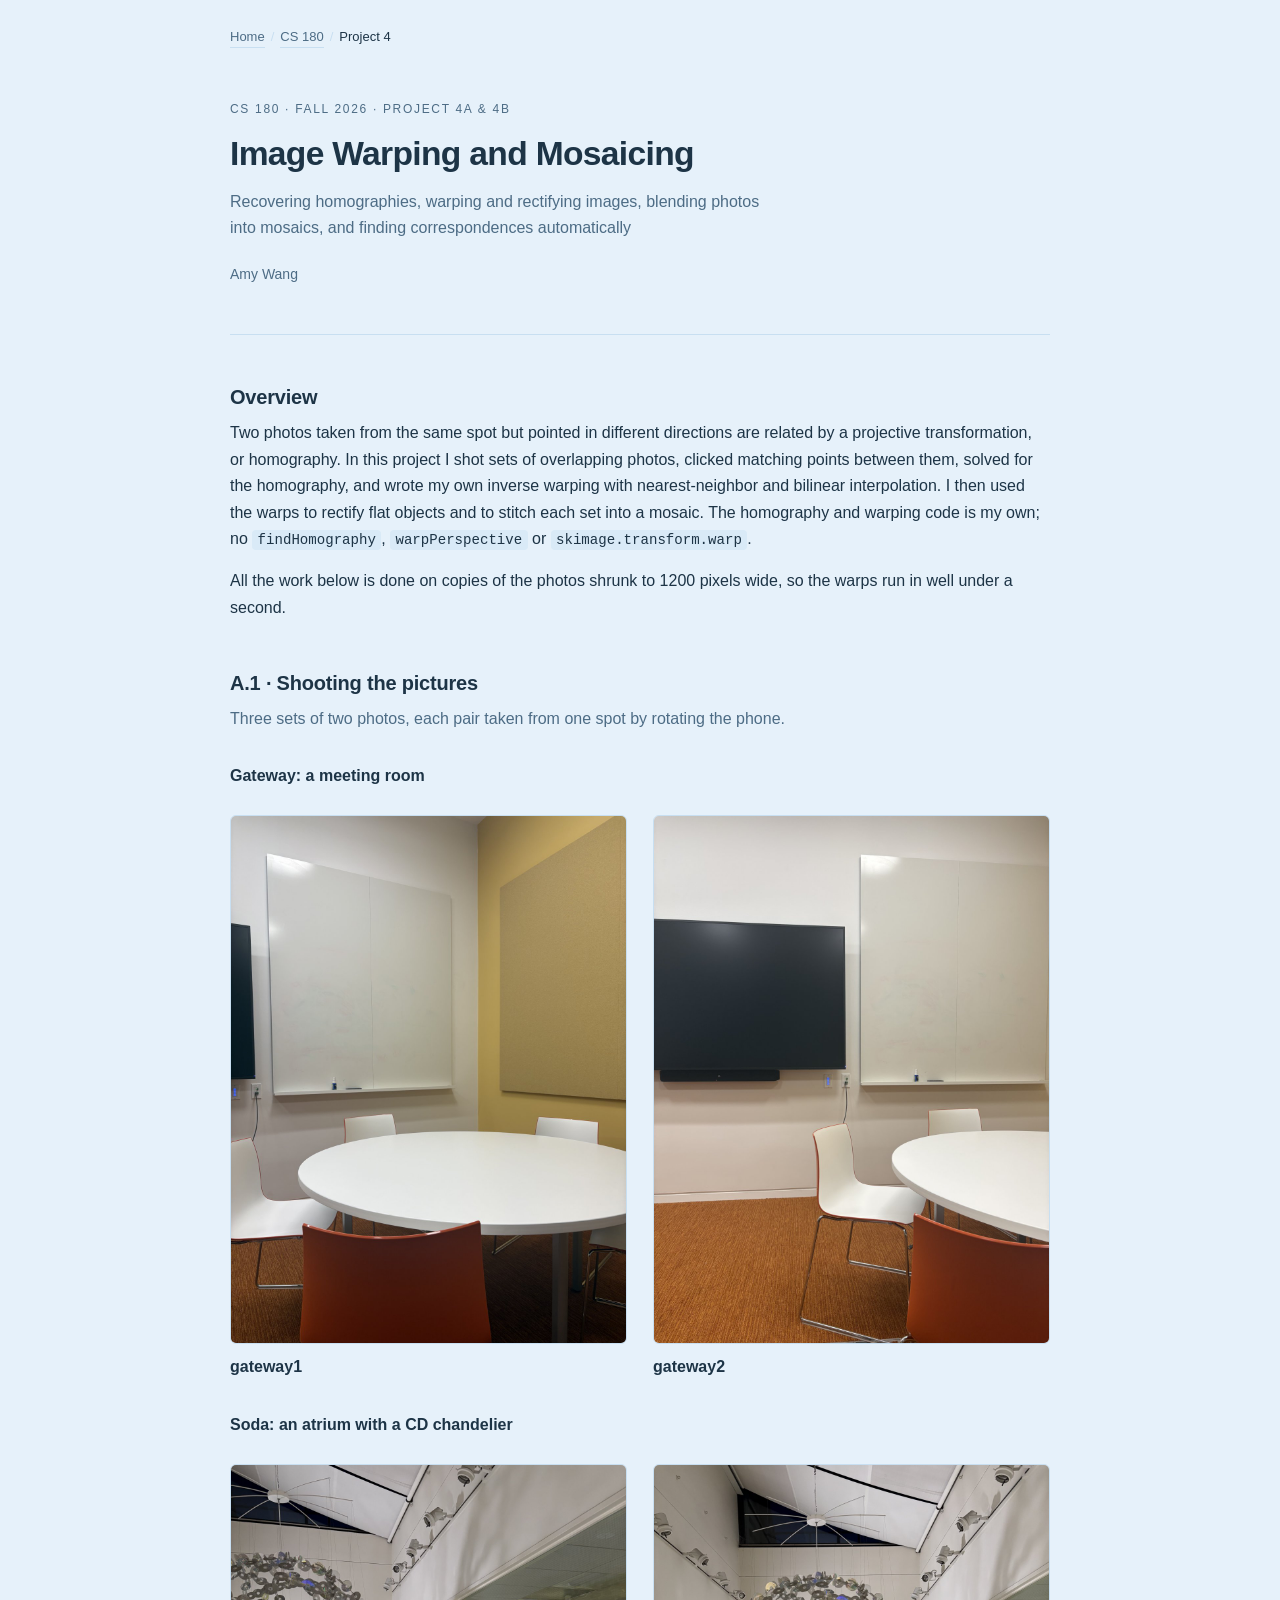
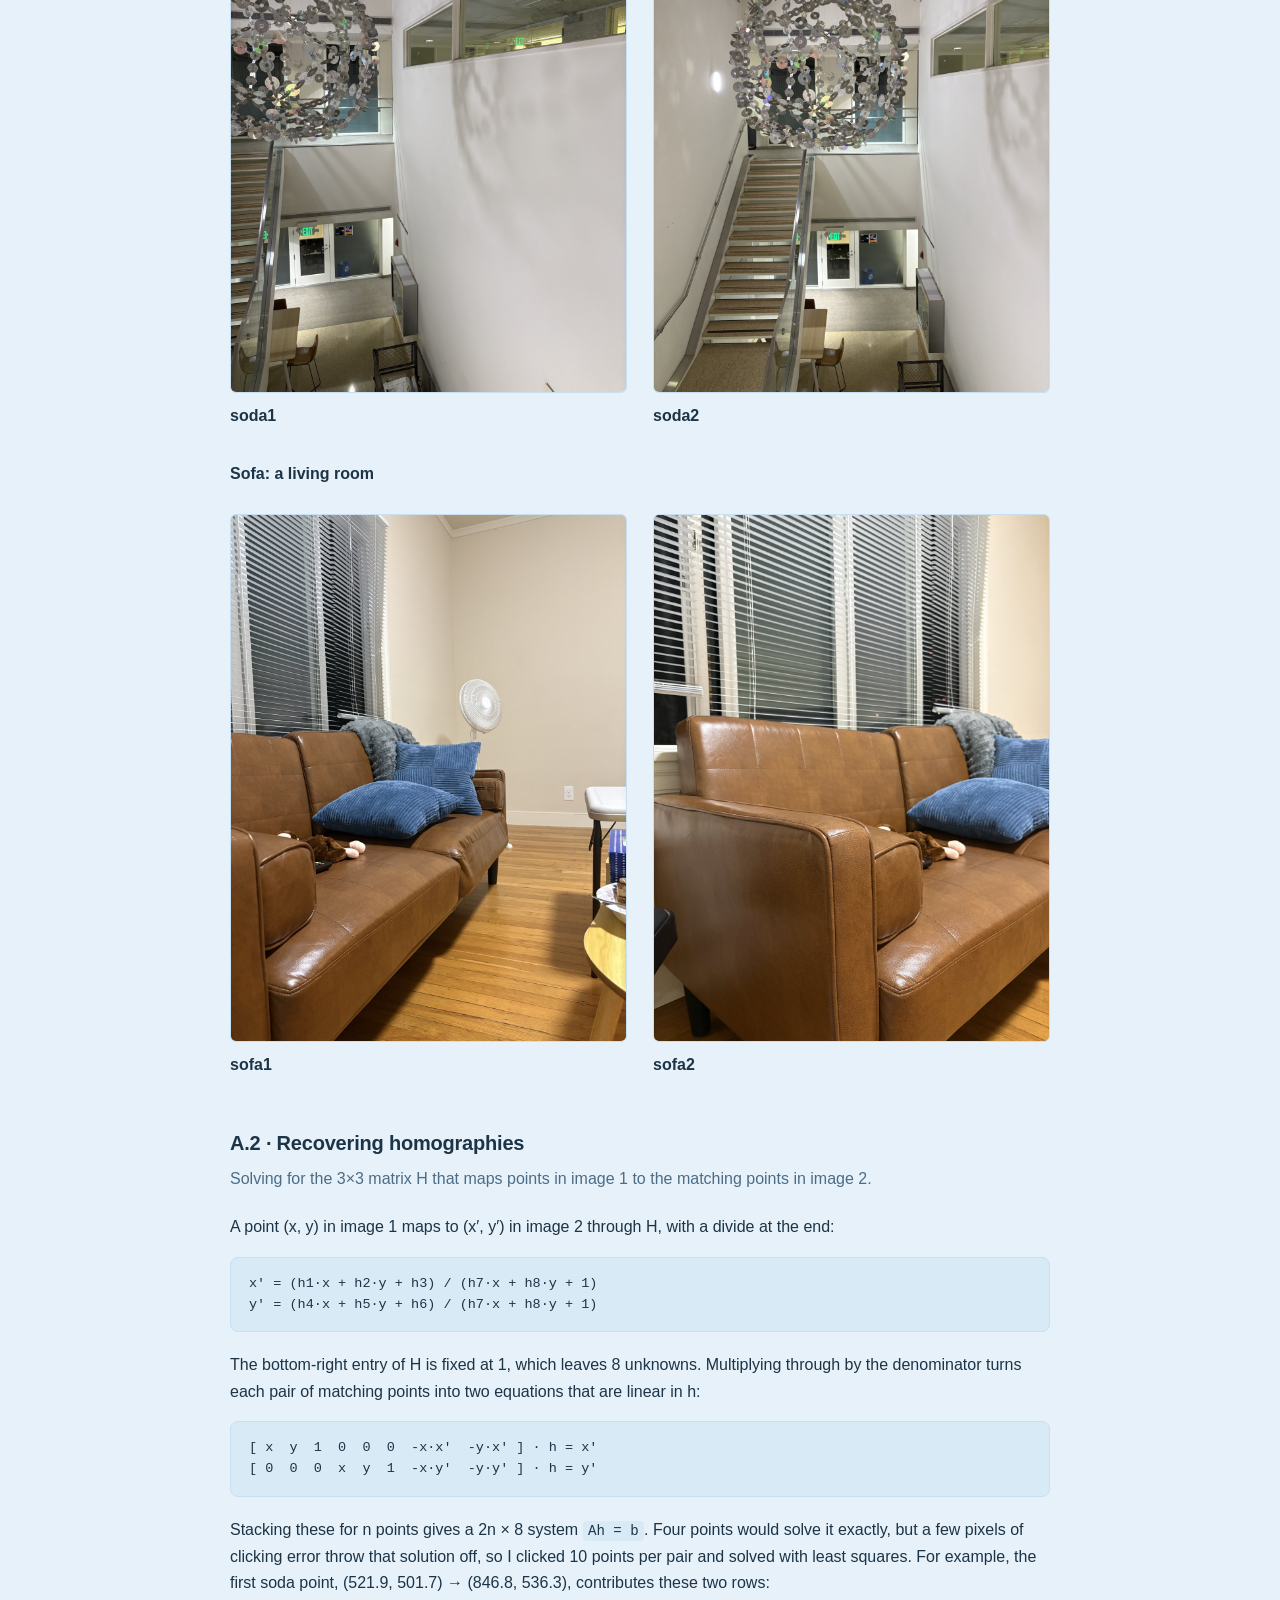
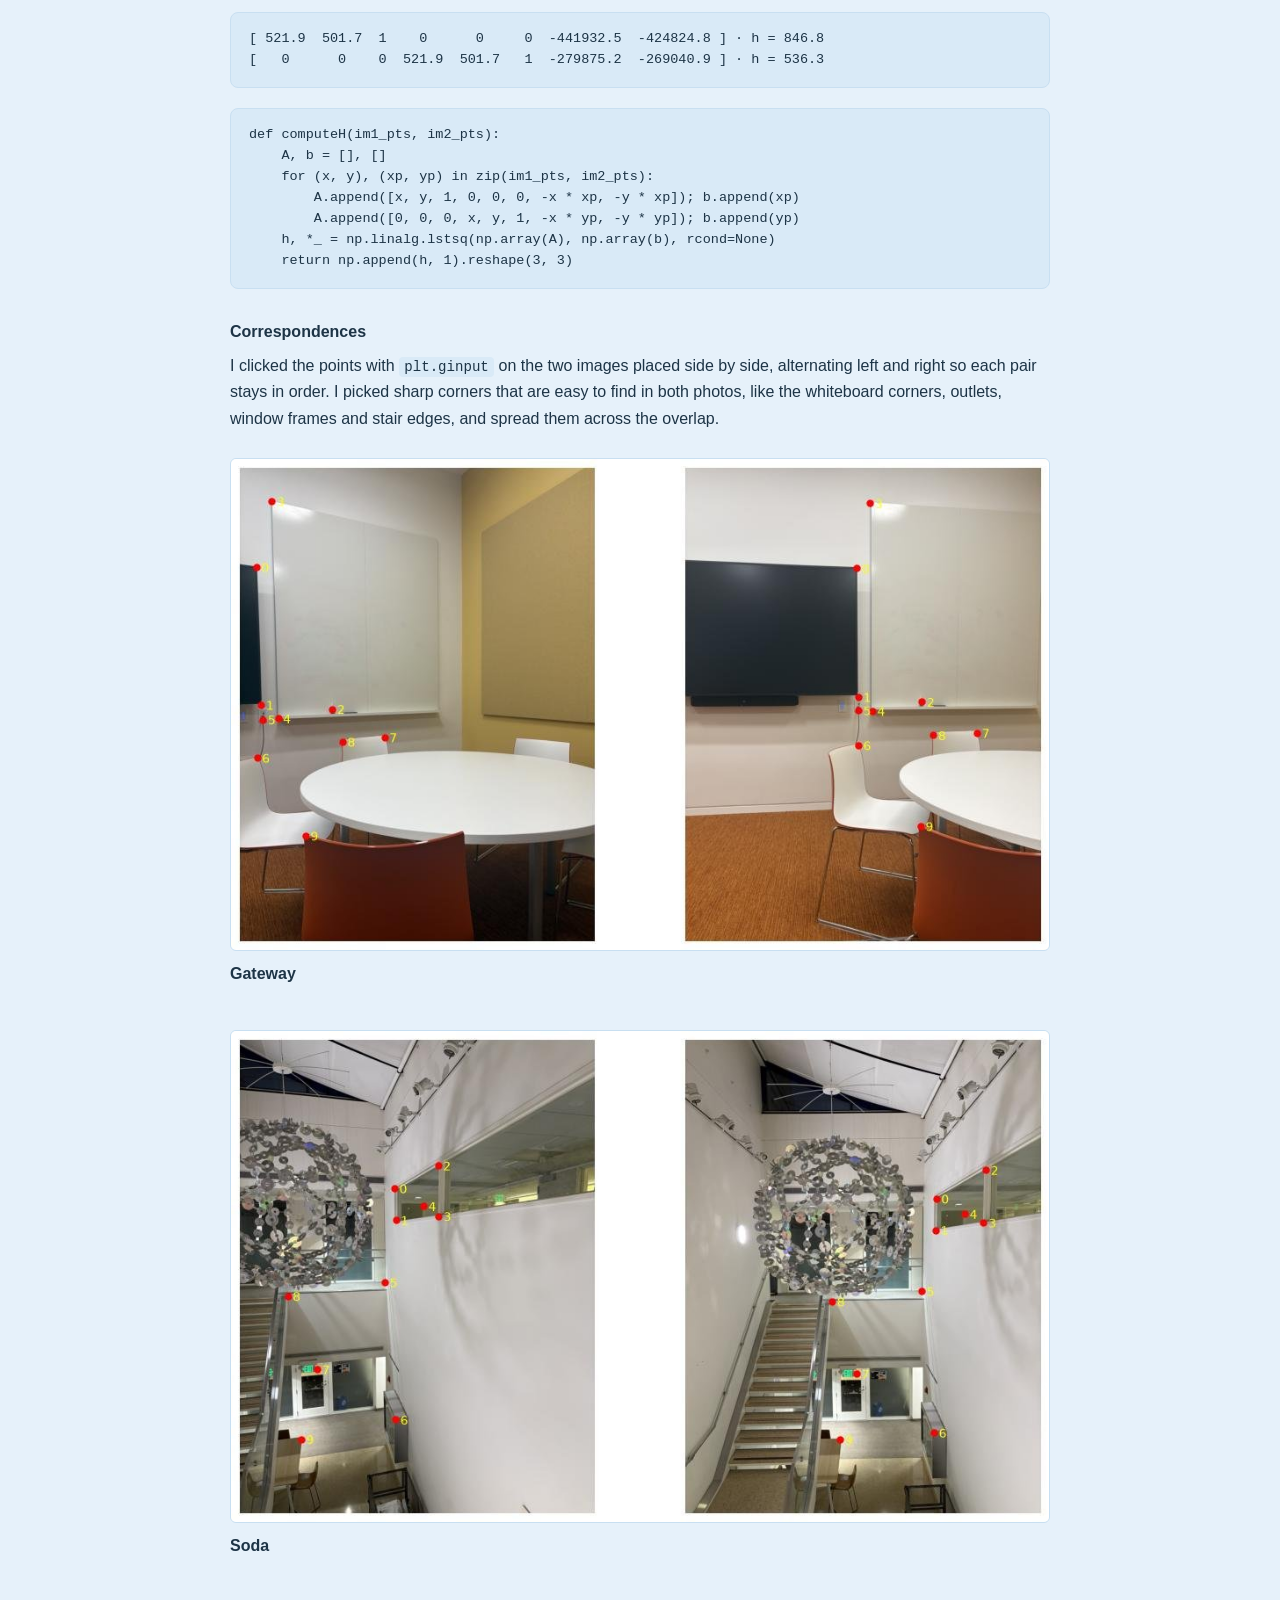
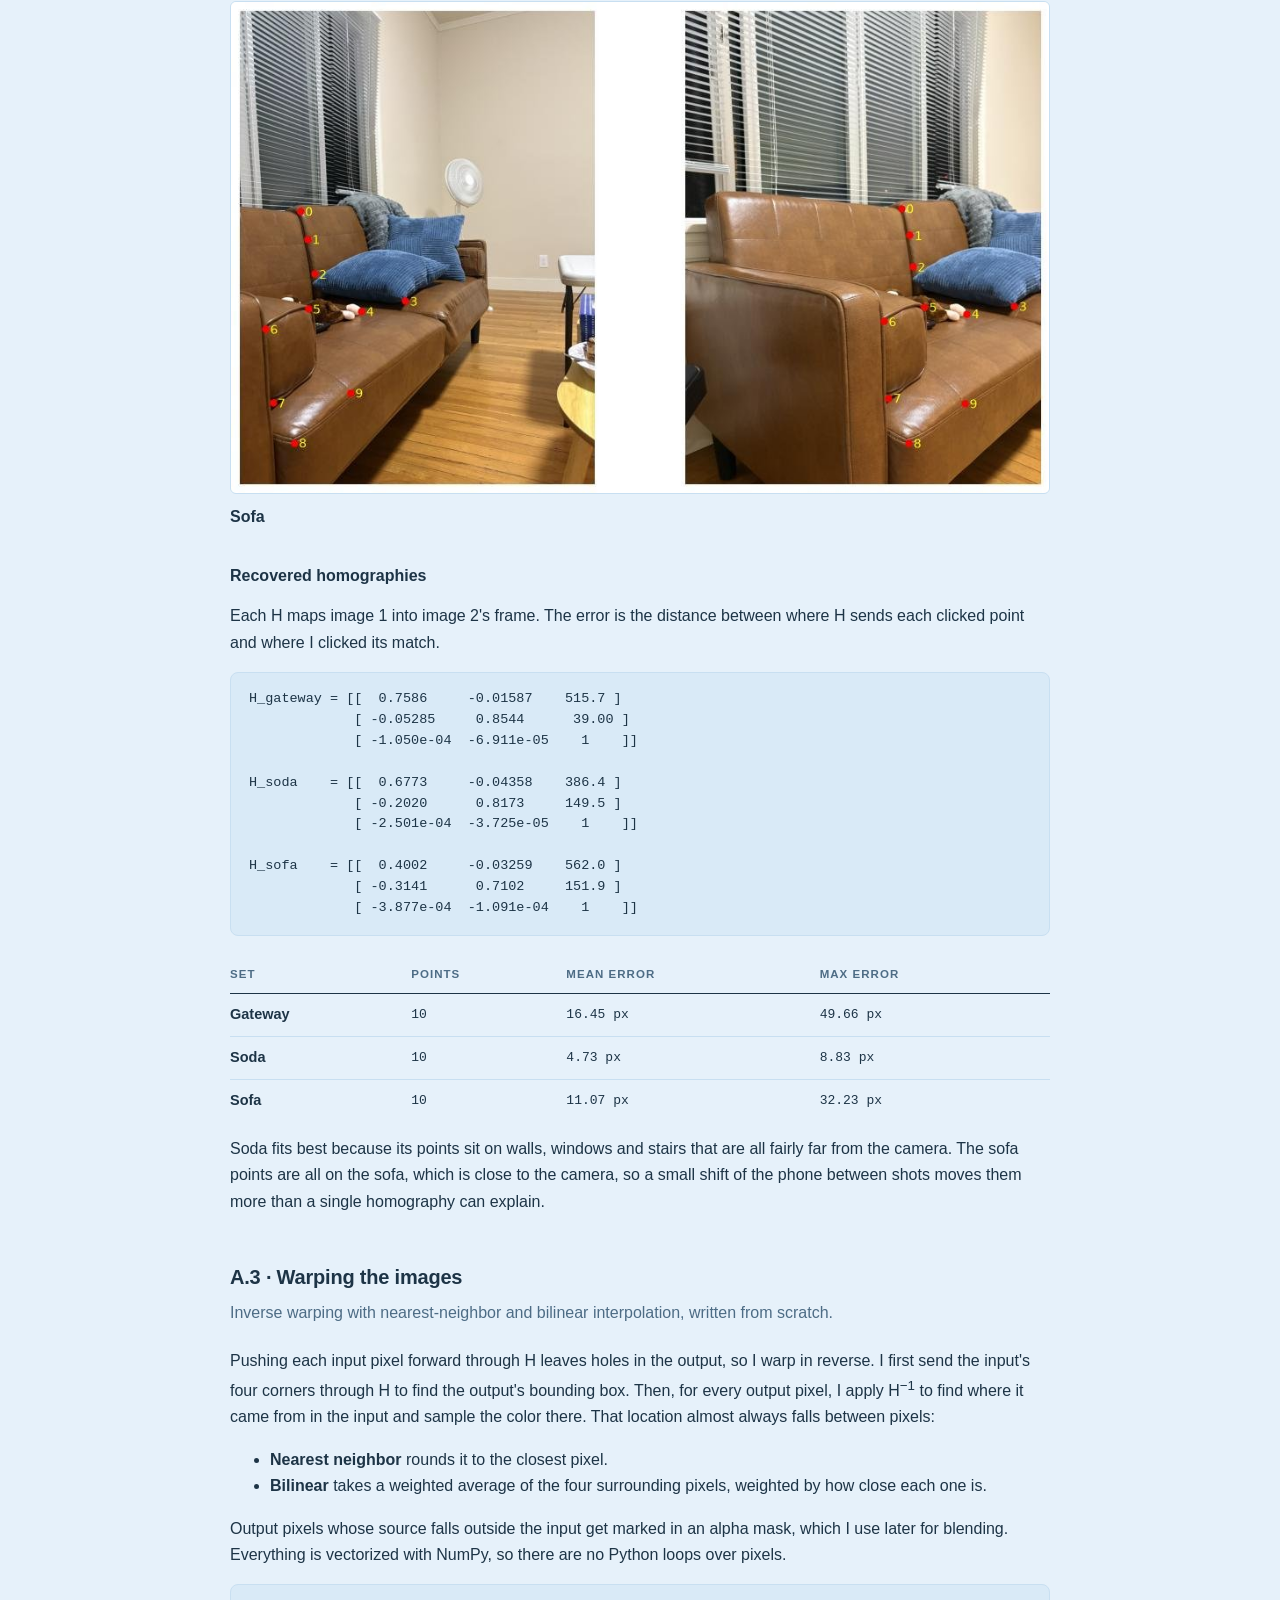
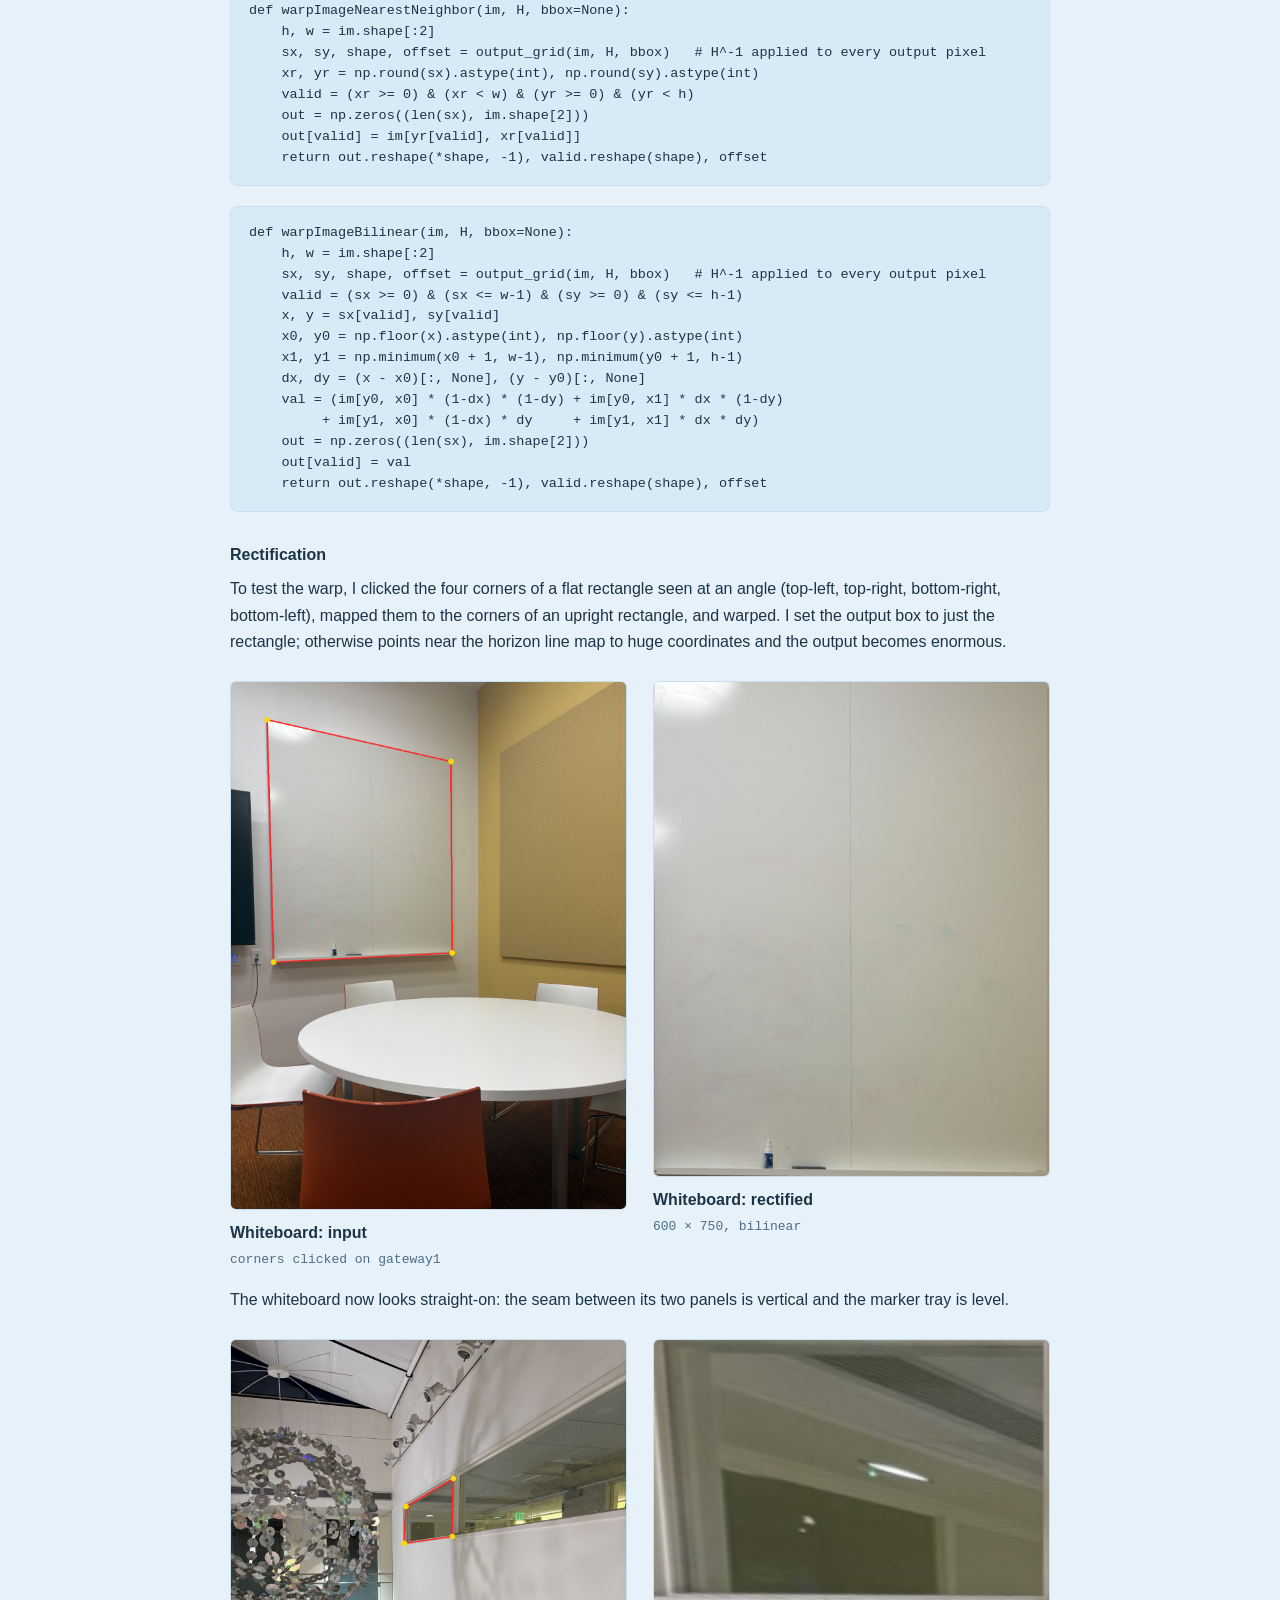
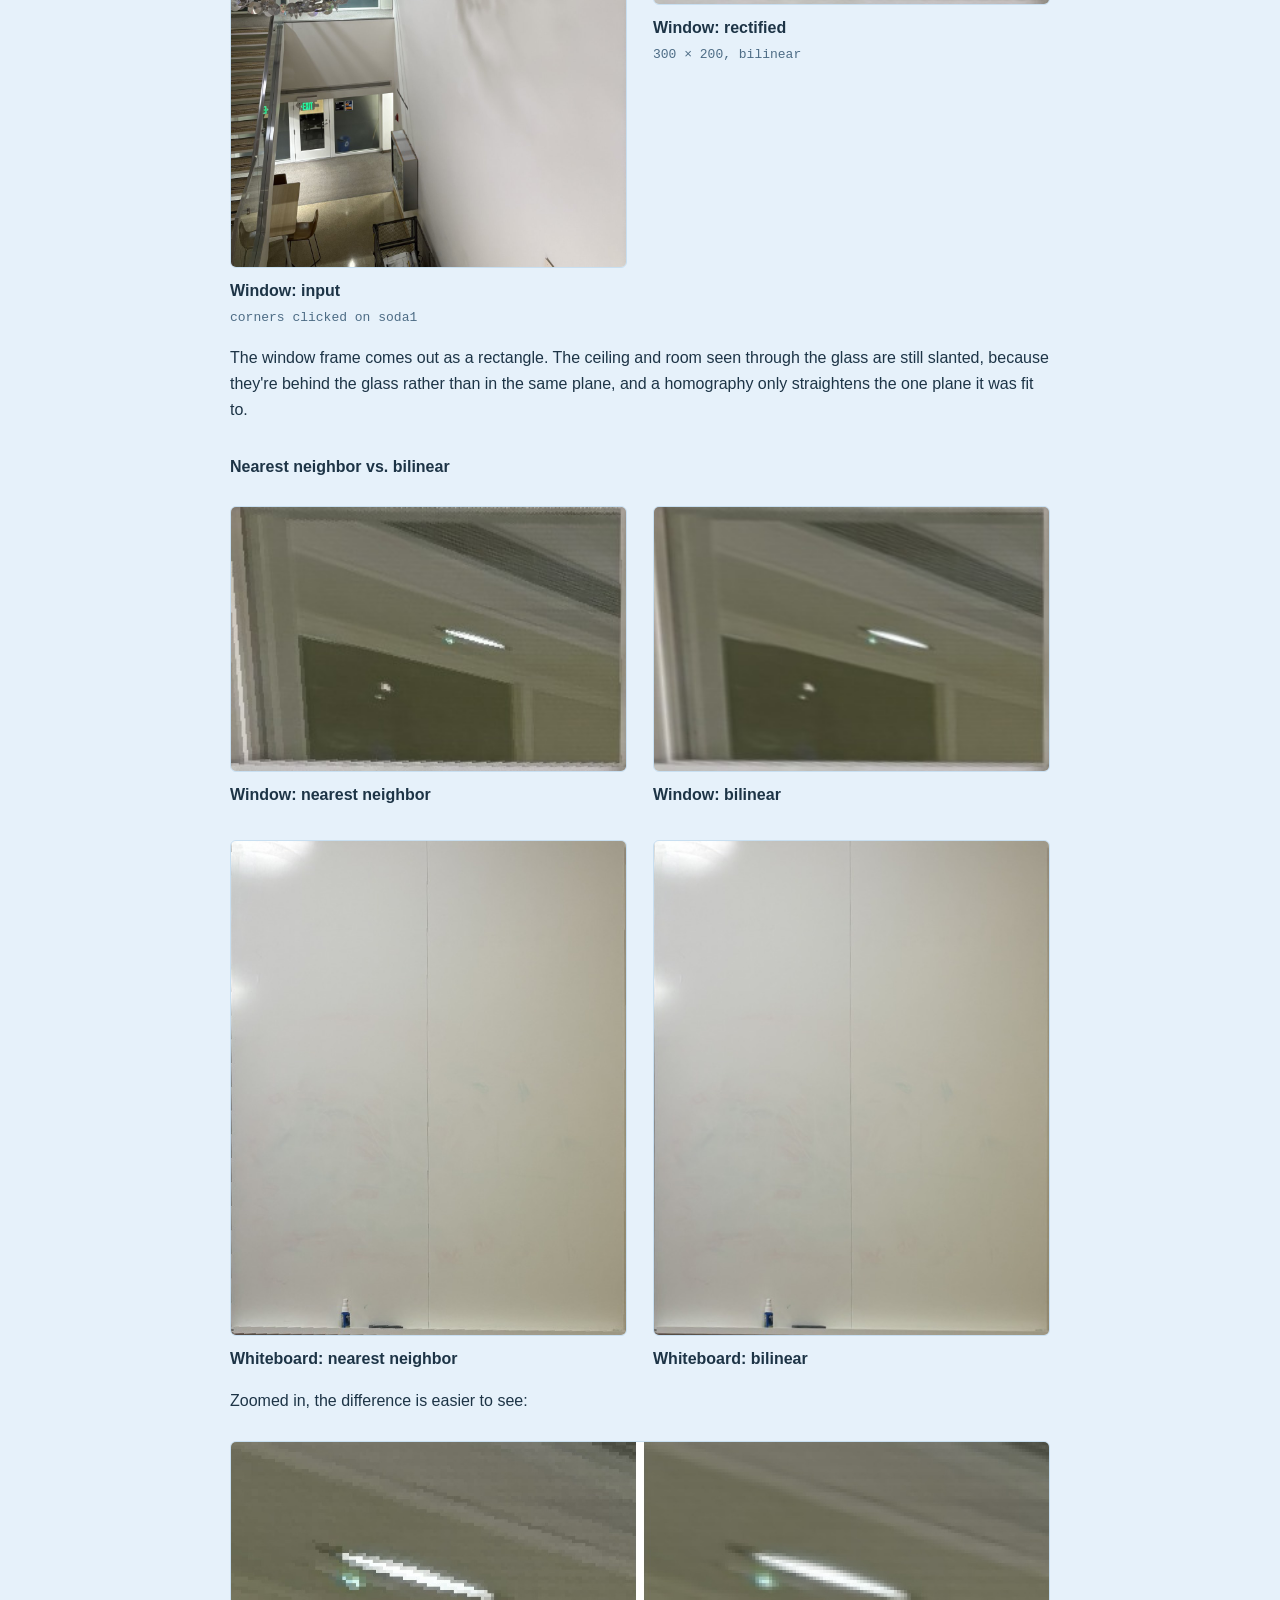
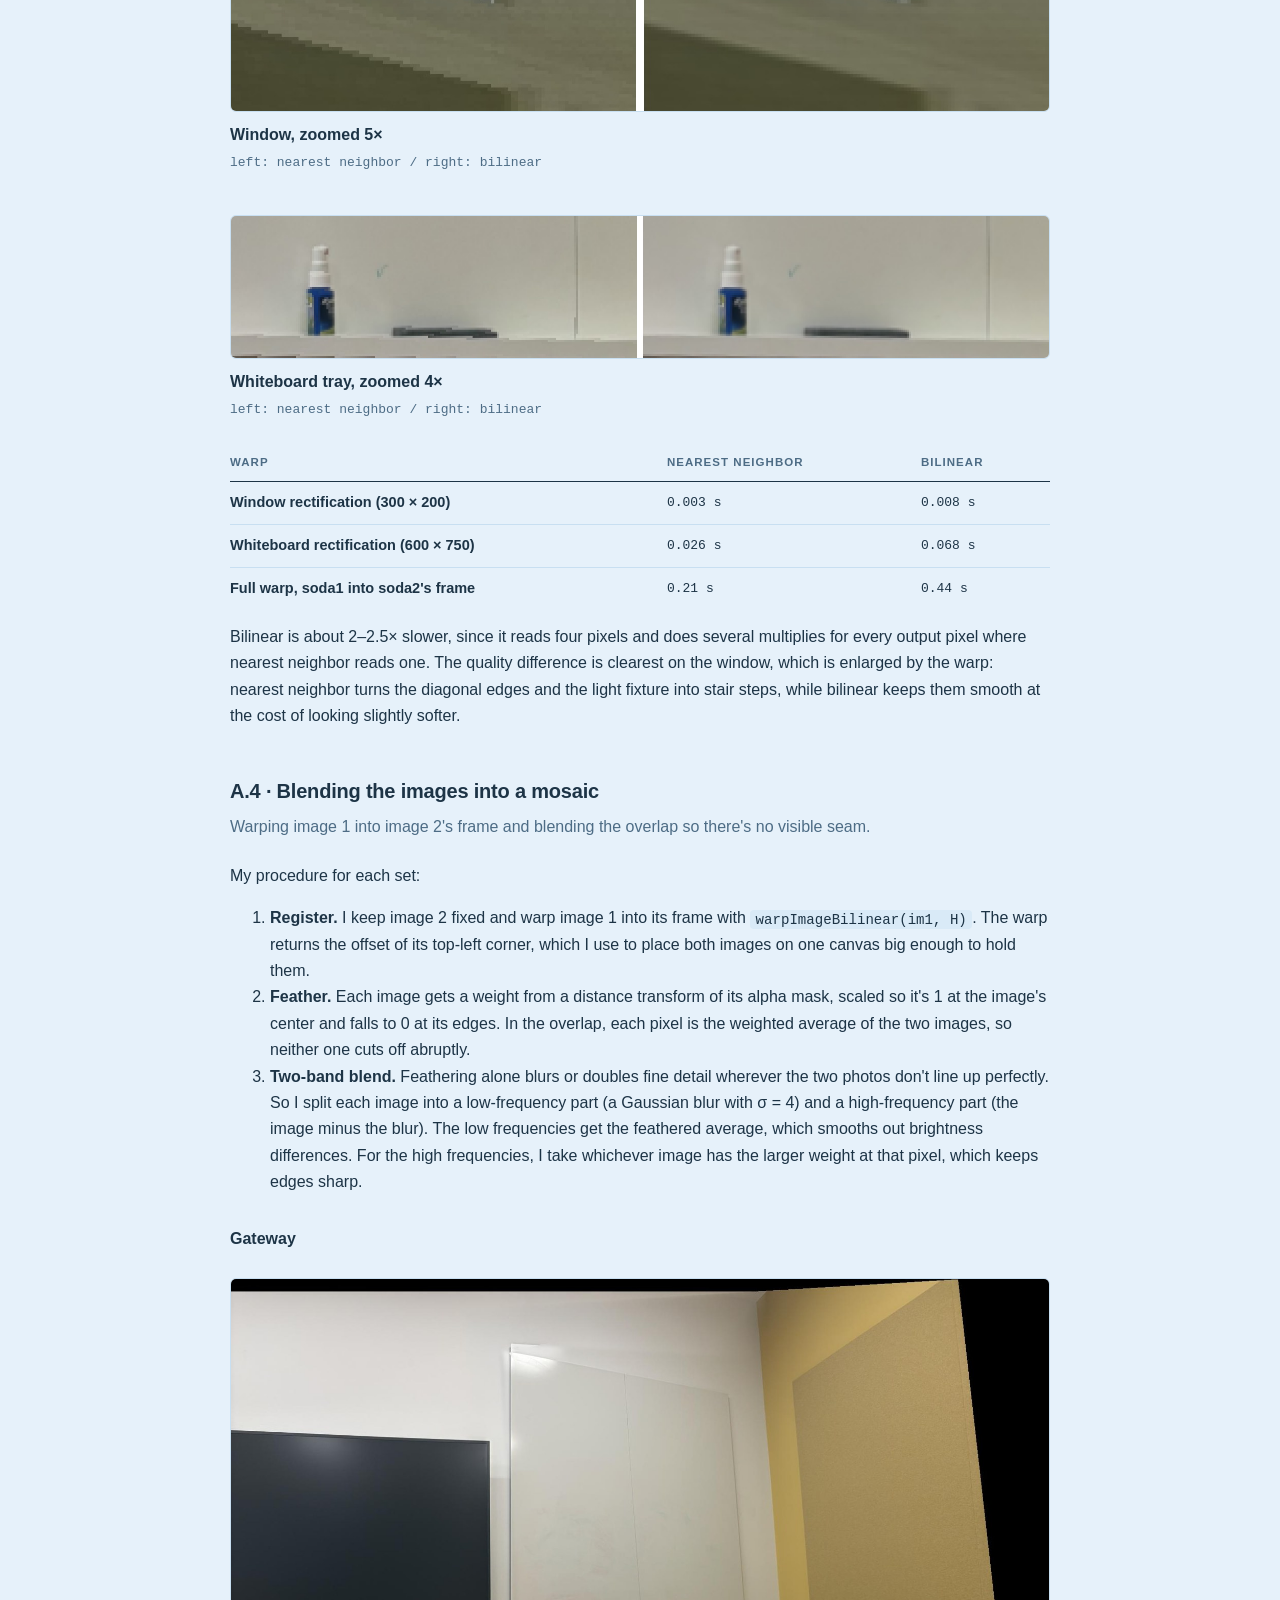
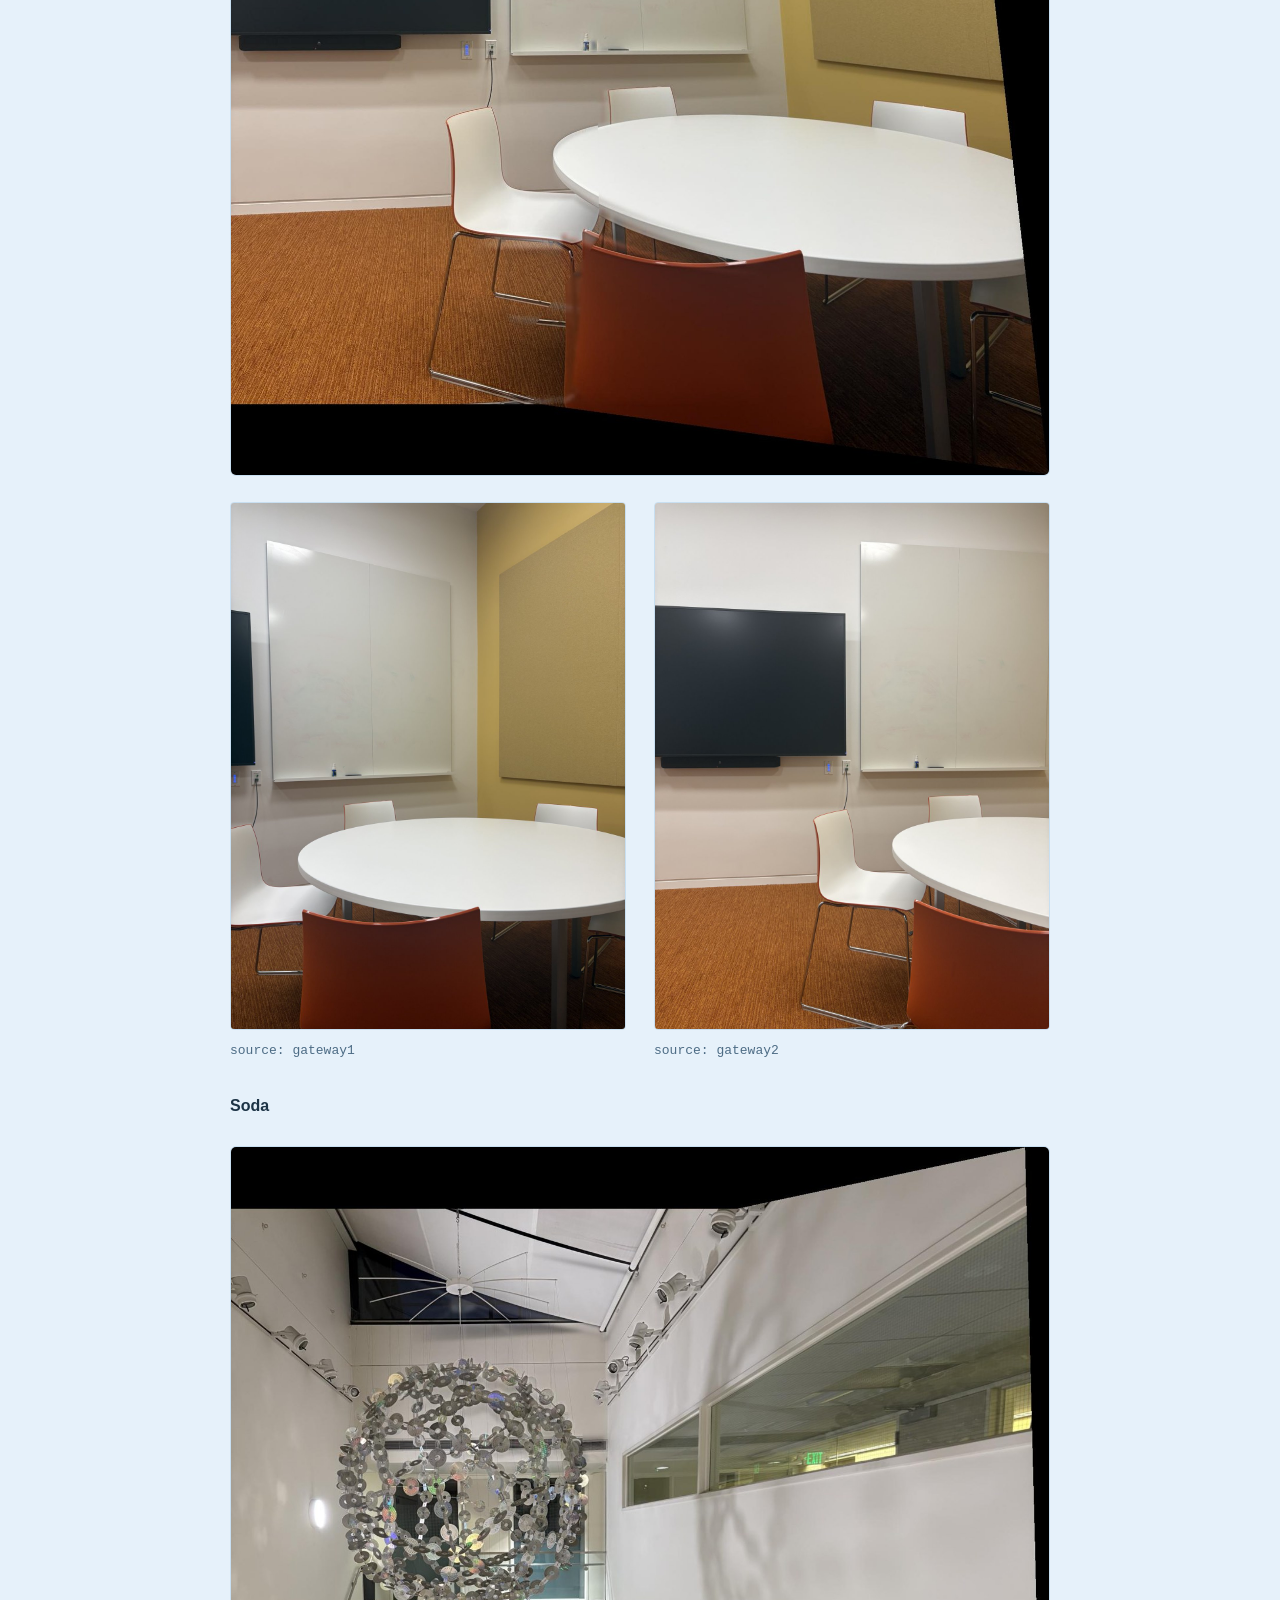
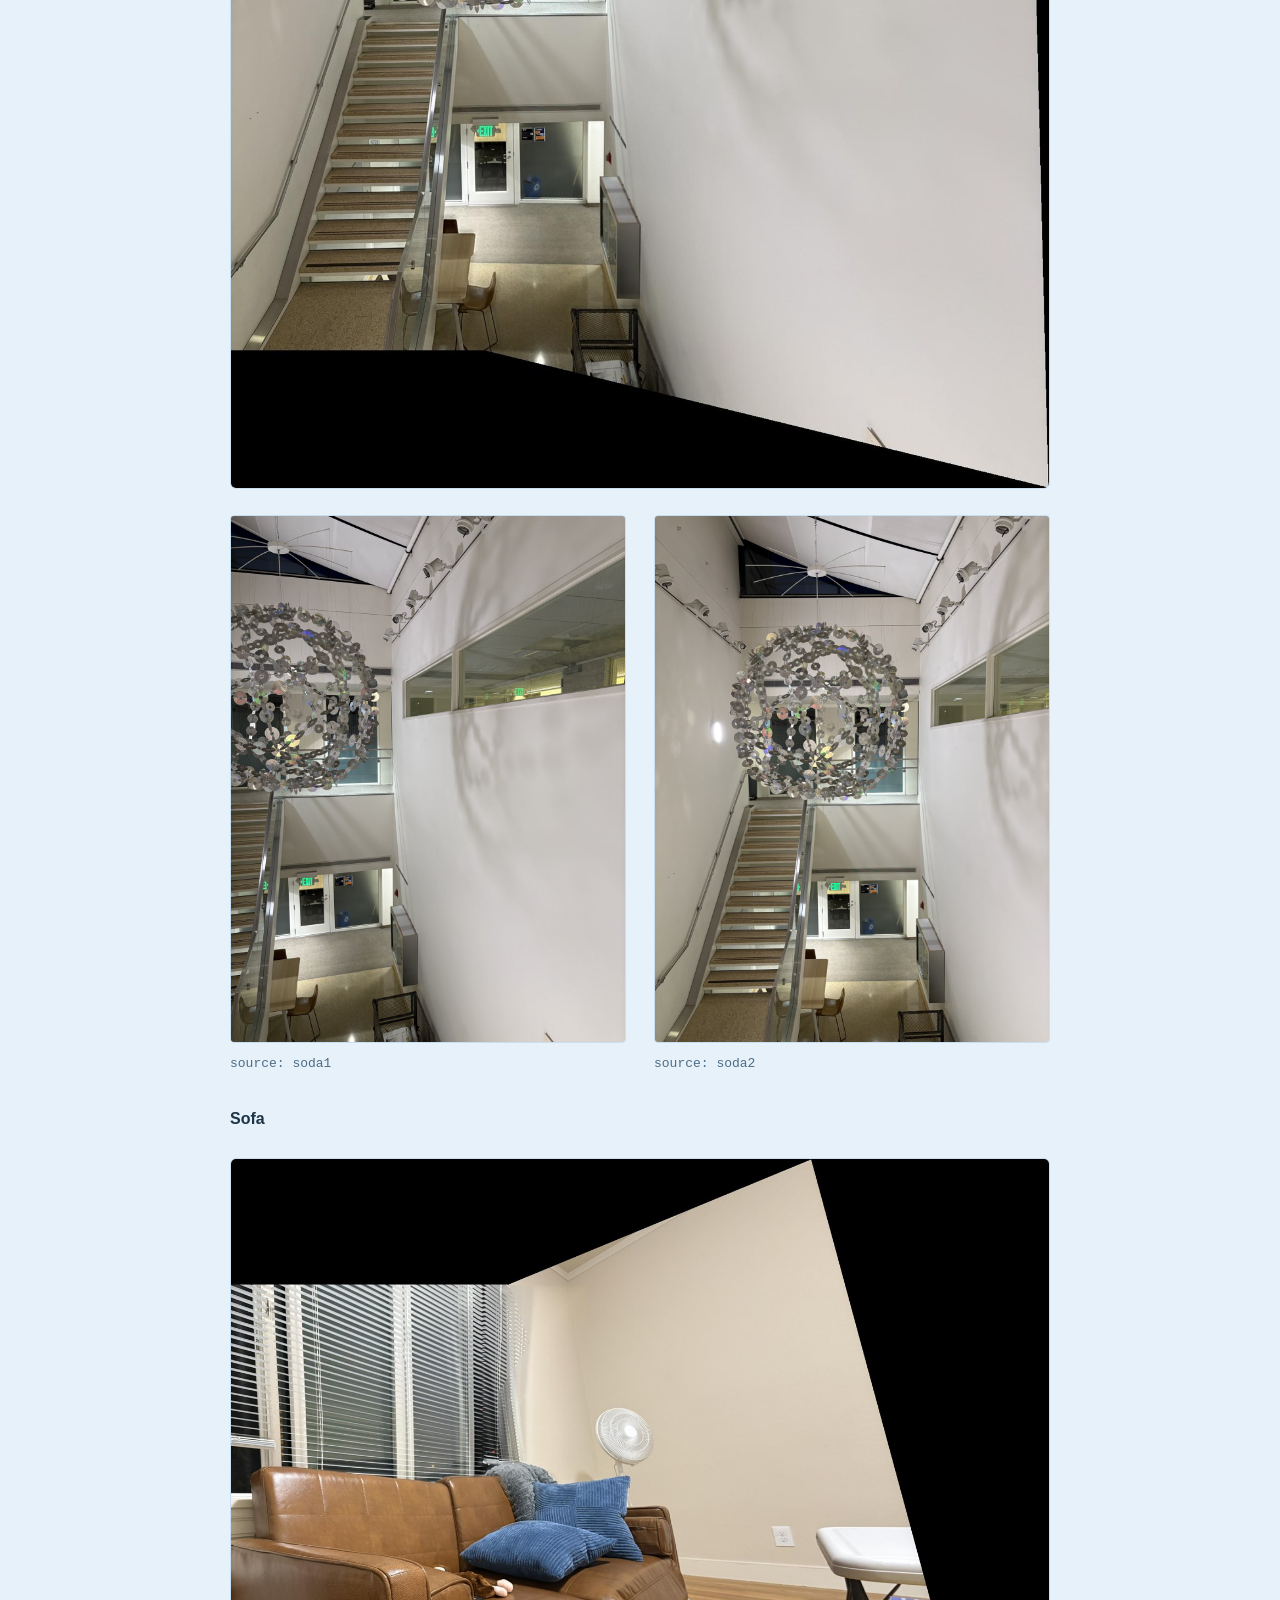
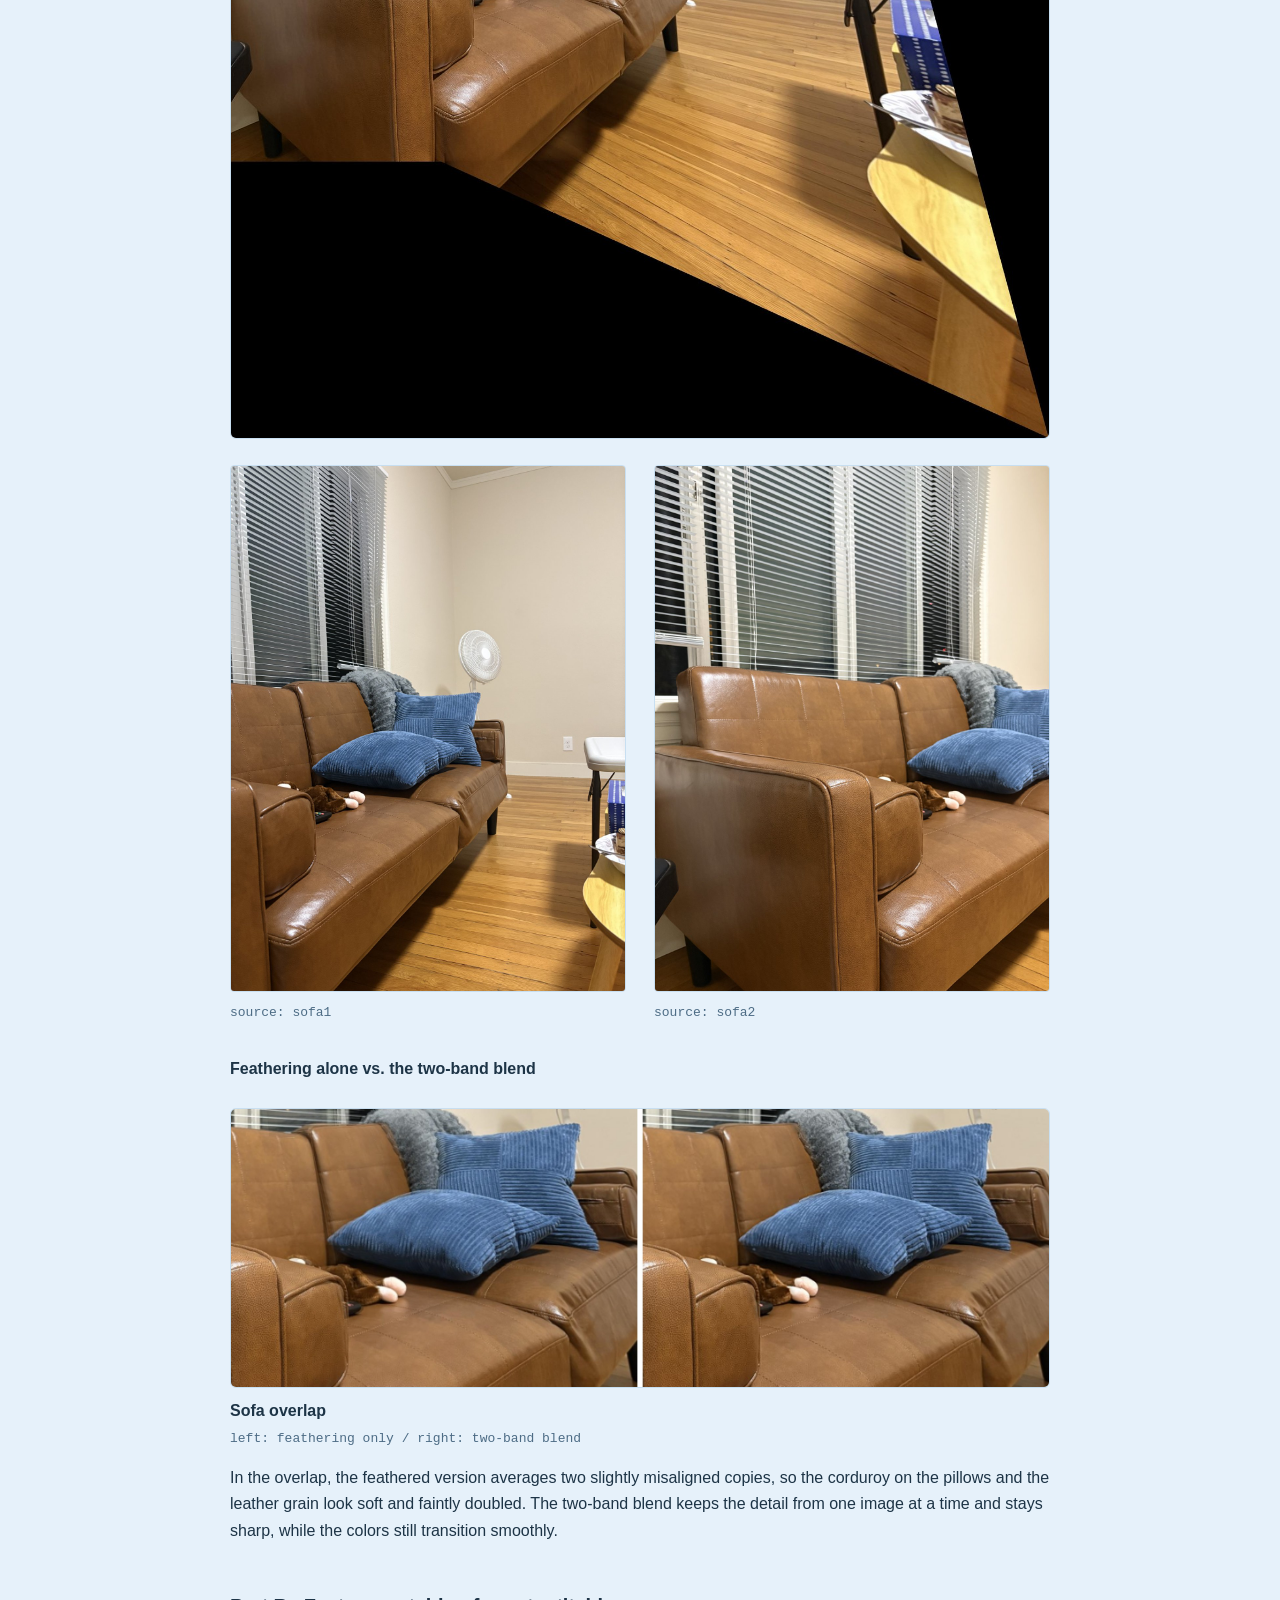
==== commit 2bd1e9c1: "proj4b" ====
--- a/4/index.html
+++ b/4/index.html
@@ -16,9 +16,9 @@
 </nav>
 
 <header>
-  <p class="eyebrow">CS 180 &middot; Fall 2026 &middot; Project 4A</p>
+  <p class="eyebrow">CS 180 &middot; Fall 2026 &middot; Project 4A &amp; 4B</p>
   <h1>Image Warping and Mosaicing</h1>
-  <p class="sub">Recovering homographies, warping and rectifying images, and blending photos into mosaics</p>
+  <p class="sub">Recovering homographies, warping and rectifying images, blending photos into mosaics, and finding correspondences automatically</p>
   <p class="byline">Amy Wang</p>
 </header>
 
@@ -302,8 +302,173 @@
 </div>
 <p style="margin-top:14px">In the overlap, the feathered version averages two slightly misaligned copies, so the corduroy on the pillows and the leather grain look soft and faintly doubled. The two-band blend keeps the detail from one image at a time and stays sharp, while the colors still transition smoothly.</p>
 
+<!-- ======================= PART B ======================= -->
+
+<h2 id="partb">Part B &middot; Feature matching for autostitching</h2>
+<p>In Part A I clicked the correspondences by hand. In Part B the computer finds them, following &ldquo;Multi-Image Matching using Multi-Scale Oriented Patches&rdquo; by Brown, Szeliski and Winder: detect corners, describe the patch around each one, match the descriptors between images, and fit the homography with RANSAC. I use the same 1200-pixel-wide photos as Part A, so the automatic points share coordinates with my hand-clicked ones.</p>
+
+<!-- ======================= B.1 ======================= -->
+
+<h2 id="b1">B.1 &middot; Harris corners and ANMS</h2>
+<p class="lede">Finding corners, then keeping a strong, evenly spread subset of them.</p>
+
+<h3>Harris corners</h3>
+<p>I run the single-scale Harris detector from the course's <code>harris.py</code> on the grayscale image. It computes a corner strength at every pixel and keeps each local maximum, throwing out anything within 20 pixels of the border so a full 40&times;40 descriptor window fits around every corner later.</p>
+<p>Taken as is, that keeps every tiny local bump, including camera noise on the blank walls: 53,330 corners on soda1 and 51,969 on soda2, enough to cover the whole image in red. So I also drop corners weaker than 1% of the image's strongest response, which leaves 5,533 and 6,978 real corners.</p>
+
+<h3>Adaptive non-maximal suppression</h3>
+<p>Matching only needs a few hundred corners, but simply keeping the strongest ones would put almost all of them on the CD chandelier, the most textured thing in the scene. ANMS keeps corners that are strong <em>and</em> spread out. For each corner I find its suppression radius: the distance to the nearest corner that is clearly stronger, meaning its own strength is less than 0.9 times that one's. A corner that is only beaten by far-away corners gets a large radius. I keep the 500 corners with the largest radii.</p>
+<p>Computing the radii takes the distance between every pair of corners, so I first keep only the 5,000 strongest corners to keep that matrix a manageable size. All of it is vectorized with no Python loops:</p>
+<pre><code>def anms(h, coords, n_ip=500, c_robust=0.9, max_candidates=5000):
+    ys, xs = coords
+    f = h[ys, xs]                                    # corner strengths
+    if len(f) &gt; max_candidates:                      # keep only the strongest
+        keep = np.argsort(-f)[:max_candidates]
+        ys, xs, f = ys[keep], xs[keep], f[keep]
+    pts = np.column_stack([xs, ys]).astype(float)
+    D = dist2(pts, pts)                              # pairwise squared distances
+    mask = f[:, None] &lt; c_robust * f[None, :]        # j is clearly stronger than i
+    radius = np.where(mask, D, np.inf).min(axis=1)   # nearest clearly-stronger corner
+    best = np.argsort(-radius)[:n_ip]
+    return np.vstack([ys[best], xs[best]])</code></pre>
+
+<div class="gallery">
+<figure class="shot">
+  <a href="media/soda1_b1.jpg"><img src="media/soda1_b1.jpg" alt="soda1 with 5,533 Harris corners on the left, crowded on the chandelier, and 500 ANMS corners on the right, spread over the scene" loading="lazy"></a>
+  <figcaption><span class="figname">soda1</span><span class="offs">left: Harris corners / right: after ANMS</span></figcaption>
+</figure>
+<figure class="shot">
+  <a href="media/soda2_b1.jpg"><img src="media/soda2_b1.jpg" alt="soda2 with Harris corners on the left and 500 ANMS corners on the right" loading="lazy"></a>
+  <figcaption><span class="figname">soda2</span><span class="offs">left: Harris corners / right: after ANMS</span></figcaption>
+</figure>
+</div>
+<p style="margin-top:14px">Without ANMS, the corners pile up on the chandelier, the stairs and the wire basket at the bottom. After ANMS, the 500 corners are much more even: the chandelier still gets its share, but so do the ceiling wires, the light fixtures, the interior window, the stair railing and the doorway. The plain white wall still has almost none, which is correct, since there's nothing on it that could be matched.</p>
+
+<!-- ======================= B.2 ======================= -->
+
+<h2 id="b2">B.2 &middot; Feature descriptors</h2>
+<p class="lede">Turning each corner into a small normalized patch that can be compared between images.</p>
+<pre><code>def extract_descriptors(gray, coords, window=40, size=8, sigma=2):
+    blurred = gaussian_filter(gray, sigma)
+    half, step = window // 2, window // size
+    descs = []
+    for y, x in coords.T:
+        patch = blurred[y-half:y+half:step, x-half:x+half:step]     # 8x8
+        patch = (patch - patch.mean()) / (patch.std() + 1e-8)       # bias/gain
+        descs.append(patch.ravel())
+    return np.array(descs)</code></pre>
+
+<div class="gallery">
+<figure class="shot">
+  <a href="media/soda1_b2_descriptors.jpg"><img src="media/soda1_b2_descriptors.jpg" alt="six corners boxed on soda1, each shown as a 40 by 40 color window, the same window blurred, and the final 8 by 8 normalized descriptor" loading="lazy"></a>
+  <figcaption><span class="figname">Six descriptors from soda1</span><span class="offs">rows: 40&times;40 window / blurred / 8&times;8 normalized descriptor</span></figcaption>
+</figure>
+</div>
+<p style="margin-top:14px">Each 8&times;8 descriptor is a coarse but recognizable copy of its window: the bright CD hole in #1, the diagonal edge in #2, the white chandelier hub against the dark skylight in #3, the light streak in the window in #4. Normalization stretches each patch to its full contrast range, which is why the faint edge in #2 comes out as dark as the high-contrast corner in #3. Every descriptor has mean 0 and standard deviation 1.</p>
+
+<!-- ======================= B.3 ======================= -->
+
+<h2 id="b3">B.3 &middot; Feature matching</h2>
+<p class="lede">Pairing up descriptors between the two images and throwing out the ambiguous pairs.</p>
+<p>For every descriptor in soda1, I find the closest descriptor in soda2 (its first nearest neighbor, 1-NN) and the second closest (2-NN), measured by Euclidean distance between the 64-number vectors. The closest one isn't automatically a good match: every descriptor has <em>some</em> nearest neighbor, even a corner that isn't visible in the other photo at all.</p>
+<p>So I use Lowe's ratio test. If a match is right, its 1-NN should be much closer than anything else, so the ratio <code>d<sub>1-NN</sub> / d<sub>2-NN</sub></code> is small. If the 1-NN and 2-NN are about equally close, the descriptor is ambiguous, which happens a lot on repeated texture like the CDs and the stair steps, and the match is likely wrong. Figure 6b of the paper shows this: correct matches have low ratios and incorrect ones pile up toward 1. Following it, I keep a match only if the ratio is below 0.6. I skip the paper's Section 6.</p>
+<pre><code>def match_features(desc1, desc2, ratio=0.6):
+    D = dist2(desc1, desc2)                           # squared distances, (N1, N2)
+    order = np.argsort(D, axis=1)
+    nn1, nn2 = order[:, 0], order[:, 1]               # 1-NN and 2-NN for each row
+    rows = np.arange(len(desc1))
+    d1, d2 = np.sqrt(D[rows, nn1]), np.sqrt(D[rows, nn2])
+    keep = d1 / d2 &lt; ratio                            # Lowe's ratio test
+    return np.column_stack([rows[keep], nn1[keep]])   # (i in image 1, j in image 2)</code></pre>
+
+<div class="gallery">
+<figure class="shot">
+  <a href="media/soda_b3_matches.jpg"><img src="media/soda_b3_matches.jpg" alt="soda1 and soda2 side by side with 175 colored lines joining matched corners" loading="lazy"></a>
+  <figcaption><span class="figname">Soda: 175 matches</span><span class="offs">ratio threshold 0.6; left: soda1 / right: soda2</span></figcaption>
+</figure>
+</div>
+<div class="tablewrap" style="margin-top:22px">
+<table>
+  <thead><tr><th>Ratio threshold</th><th class="num">0.4</th><th class="num">0.5</th><th class="num">0.6</th><th class="num">0.7</th><th class="num">0.8</th></tr></thead>
+  <tbody>
+    <tr><td class="nm">Matches kept (of 500)</td><td class="num">100</td><td class="num">144</td><td class="num">175</td><td class="num">207</td><td class="num">234</td></tr>
+  </tbody>
+</table>
+</div>
+<p style="margin-top:14px">Out of 500 corners, 175 pass the test. Almost every line joins the same physical spot in both photos: chandelier to chandelier, railing to railing, doorway to doorway. Since I only turned the camera between shots, the correct matches all run in nearly the same direction, which makes the few wrong ones easy to spot as lines at a different angle, mostly on the ceiling wires. A stricter threshold removes more of those but also loses good matches; the rest are left for RANSAC in B.4.</p>
+
+<!-- ======================= B.4 ======================= -->
+
+<h2 id="b4">B.4 &middot; RANSAC and automatic mosaics</h2>
+<p class="lede">Fitting the homography to the matches while ignoring the wrong ones, then stitching with my Part A code.</p>
+<pre><code>def ransac_H(pts1, pts2, n_iter=2000, eps=2.0, seed=0):
+    rng = np.random.default_rng(seed)
+    best = np.zeros(len(pts1), bool)
+    for _ in range(n_iter):
+        idx = rng.choice(len(pts1), 4, replace=False)       # 4 random matches
+        H = computeH(pts1[idx], pts2[idx])                   # exact fit
+        err = np.linalg.norm(apply_H(H, pts1) - pts2, axis=1)
+        inliers = err &lt; eps                                  # within 2 px
+        if inliers.sum() &gt; best.sum():
+            best = inliers
+    return computeH(pts1[best], pts2[best]), best            # refit on all inliers</code></pre>
+<p>The whole pipeline, Harris corners through ANMS, descriptors, matching (ratio 0.6) and RANSAC, runs on each pair with no clicking. The H it returns goes straight into my Part A <code>mosaic</code> function, which warps image 1 into image 2's frame with my bilinear warp and blends with the same two-band blend.</p>
+
+<div class="tablewrap">
+<table>
+  <thead><tr><th>Set</th><th class="num">Matches after ratio test</th><th class="num">RANSAC inliers</th></tr></thead>
+  <tbody>
+    <tr><td class="nm">Gateway</td><td class="num">27</td><td class="num">12</td></tr>
+    <tr><td class="nm">Soda</td><td class="num">175</td><td class="num">55</td></tr>
+    <tr><td class="nm">Sofa</td><td class="num">36</td><td class="num">13</td></tr>
+  </tbody>
+</table>
+</div>
+<p style="margin-top:14px">Soda has far more matches because the chandelier, stairs and railings give lots of distinctive corners, while the meeting room and living room are mostly blank walls. Fewer than half the matches survive in every set. Many of the rejected ones are on repeated texture like the CDs, where the ratio test can still pass a wrong match. Others are on objects at a different depth from the camera than the walls, which a single homography can only fit approximately within the 2-pixel tolerance.</p>
+
+<h3>Manual vs. automatic</h3>
+<p>Left: Part A, homography from 10 hand-clicked points. Right: Part B, homography from RANSAC.</p>
+
+<h3>Gateway</h3>
+<div class="pair">
+<figure class="shot">
+  <a href="media/gateway_mosaic.jpg"><img src="media/gateway_mosaic.jpg" alt="gateway mosaic stitched from hand-clicked points" loading="lazy"></a>
+  <figcaption><span class="figname">Manual</span><span class="offs">10 clicked points</span></figcaption>
+</figure>
+<figure class="shot">
+  <a href="media/gateway_auto_mosaic.jpg"><img src="media/gateway_auto_mosaic.jpg" alt="gateway mosaic stitched automatically with RANSAC" loading="lazy"></a>
+  <figcaption><span class="figname">Automatic</span><span class="offs">12 RANSAC inliers</span></figcaption>
+</figure>
+</div>
+
+<h3>Soda</h3>
+<div class="pair">
+<figure class="shot">
+  <a href="media/soda_mosaic.jpg"><img src="media/soda_mosaic.jpg" alt="soda mosaic stitched from hand-clicked points" loading="lazy"></a>
+  <figcaption><span class="figname">Manual</span><span class="offs">10 clicked points</span></figcaption>
+</figure>
+<figure class="shot">
+  <a href="media/soda_auto_mosaic.jpg"><img src="media/soda_auto_mosaic.jpg" alt="soda mosaic stitched automatically with RANSAC" loading="lazy"></a>
+  <figcaption><span class="figname">Automatic</span><span class="offs">55 RANSAC inliers</span></figcaption>
+</figure>
+</div>
+
+<h3>Sofa</h3>
+<div class="pair">
+<figure class="shot">
+  <a href="media/sofa_mosaic.jpg"><img src="media/sofa_mosaic.jpg" alt="sofa mosaic stitched from hand-clicked points" loading="lazy"></a>
+  <figcaption><span class="figname">Manual</span><span class="offs">10 clicked points</span></figcaption>
+</figure>
+<figure class="shot">
+  <a href="media/sofa_auto_mosaic.jpg"><img src="media/sofa_auto_mosaic.jpg" alt="sofa mosaic stitched automatically with RANSAC" loading="lazy"></a>
+  <figcaption><span class="figname">Automatic</span><span class="offs">13 RANSAC inliers</span></figcaption>
+</figure>
+</div>
+
+<p style="margin-top:14px">The image of soda hall stitches even without any clicking because the chandelier, stair railing, exit signs and the interior slanted window all line up with no doubling. With 55 inliers spread over the whole overlap, RANSAC has much more to work with than my 10 clicks. The sofa image also lines up well across the pillows, the blinds and the sofa back. The image of the gateway building is the weak one since it has only 12 inliers. The meeting room is mostly blank wall, so there just aren't many corners to match, and 11 of the 12 inliers sit in one narrow horizontal band across the middle of the photo. A homography fit to points in a band is pinned down well inside it but poorly above and below it, which is where the whiteboard's top edge is. My hand-clicked points were spread over the whole overlap, and the manual mosaic keeps the whiteboard seam as one line, though it has a small step at the whiteboard's top edge too.</p>
+
 <footer>
-  <p>CS 180, Fall 2026 &middot; Project 4A &middot; Amy Wang</p>
+  <p>CS 180, Fall 2026 &middot; Project 4A &amp; 4B &middot; Amy Wang</p>
 </footer>
 
 </div>
